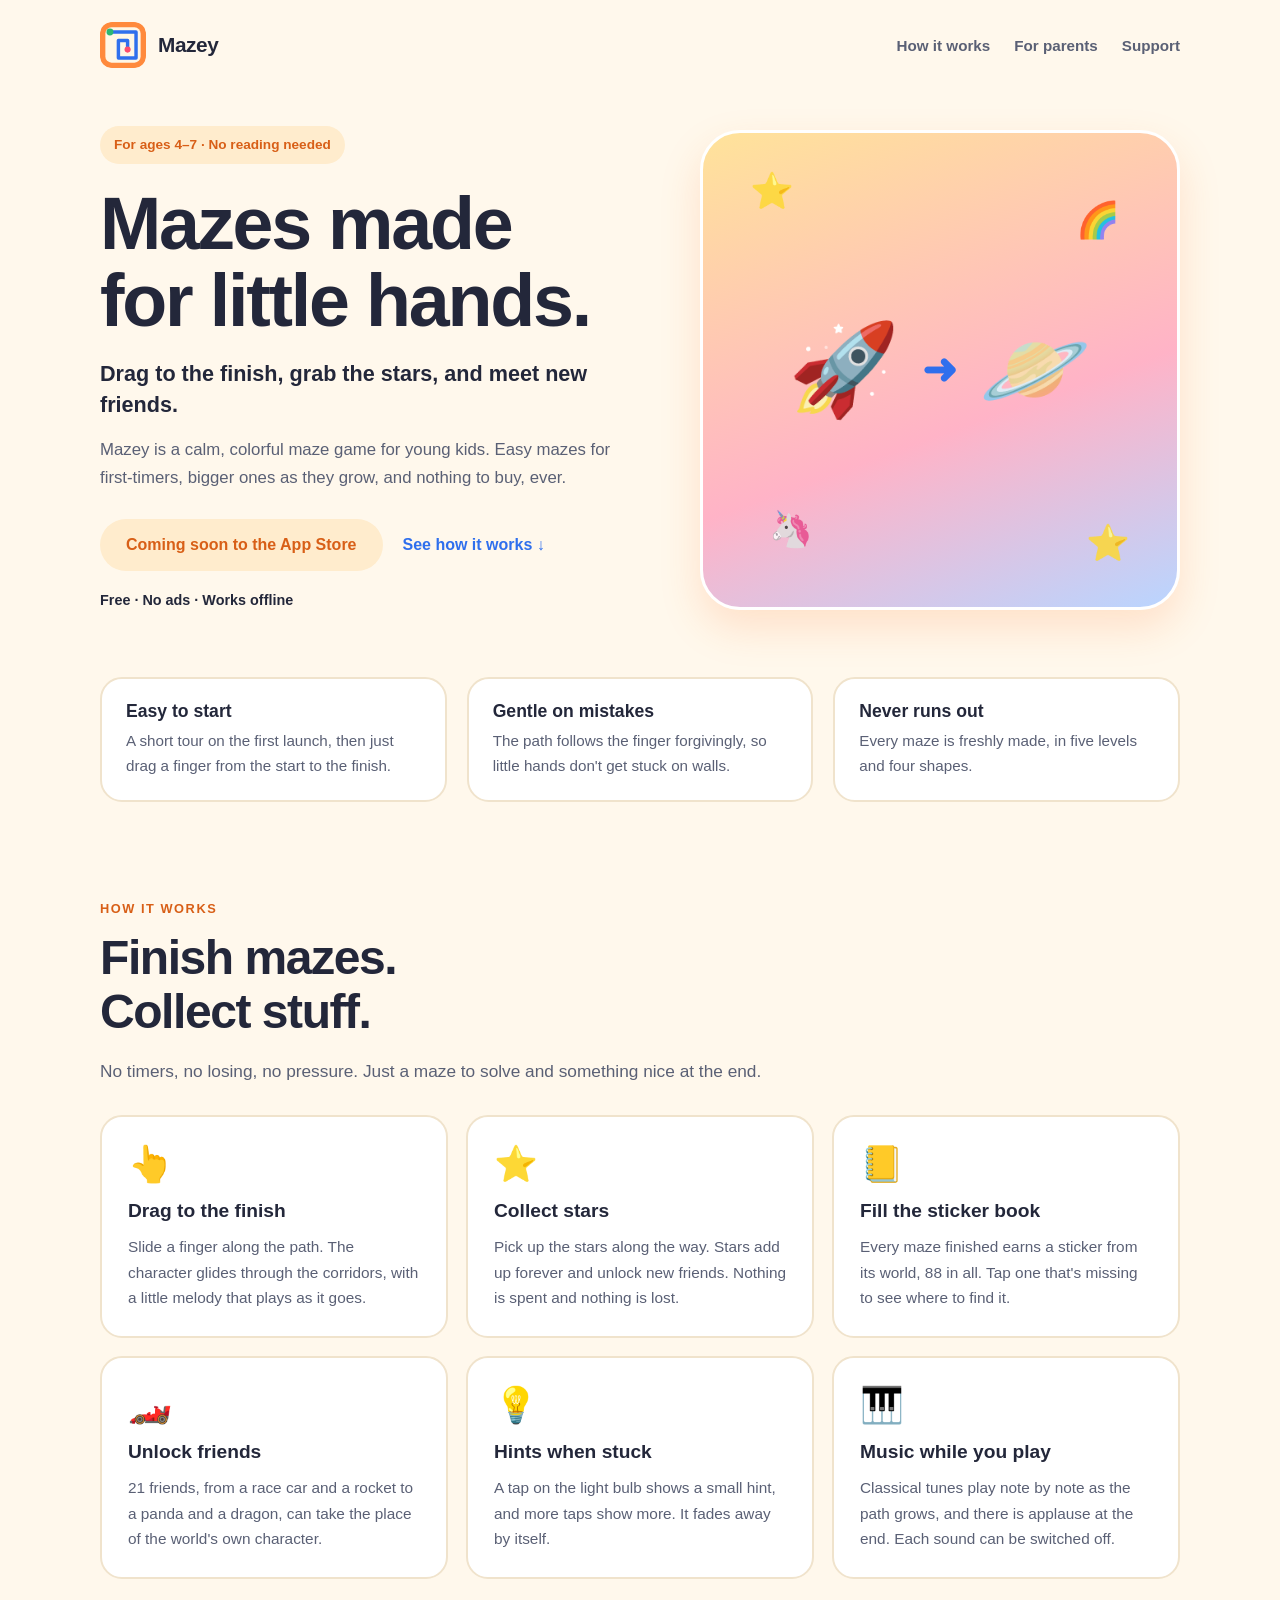
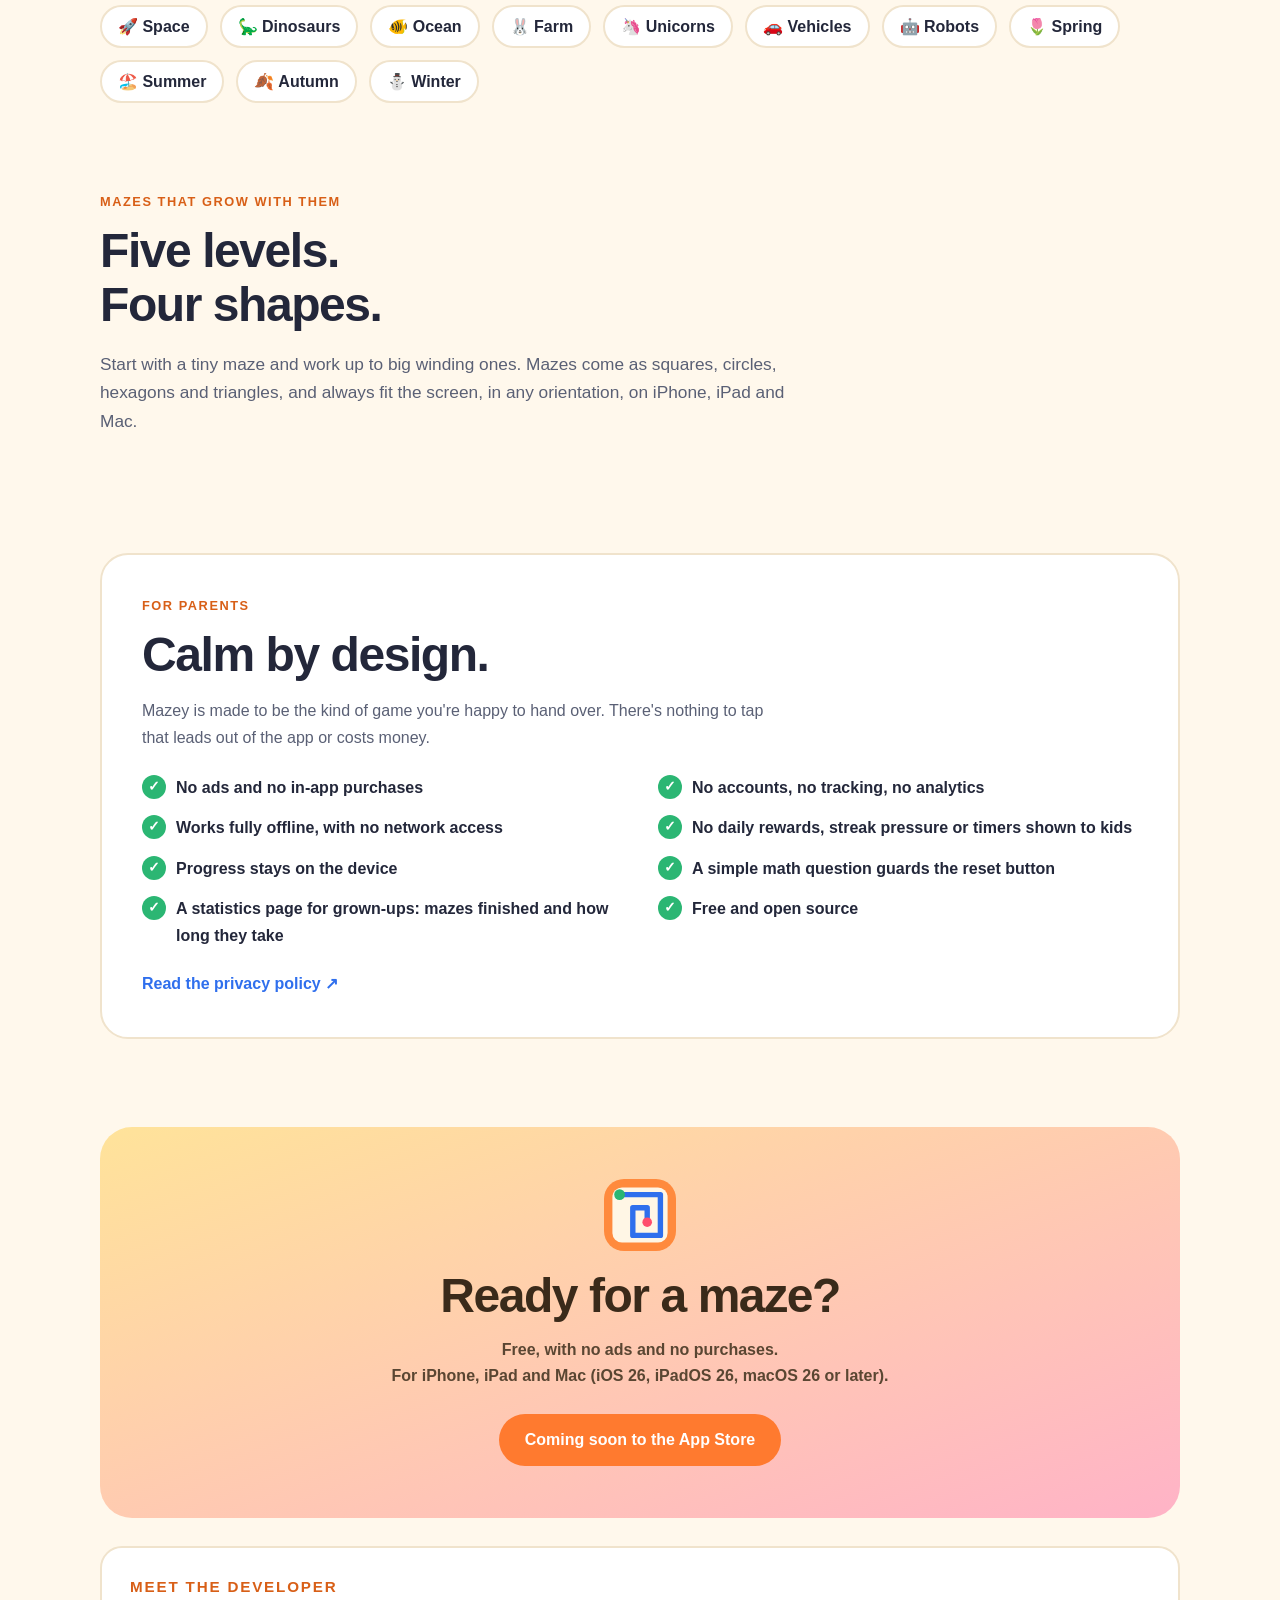
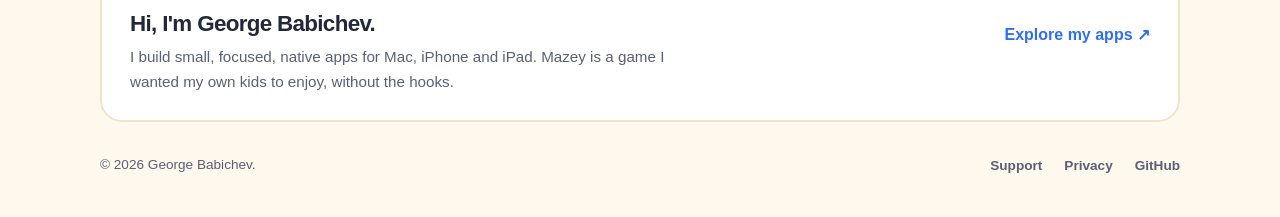
==== docs/index.html @ 7a305d00 "Add a GitHub Pages site and stop the finish card squishing on a friend unlock docs/ has a home page," ====
<!DOCTYPE html>
<html lang="en">
<head>
  <meta charset="UTF-8">
  <meta name="viewport" content="width=device-width, initial-scale=1.0">
  <title>Mazey – Maze Adventures</title>
  <meta name="description" content="Mazey is a free, ad-free maze game for kids ages 4 to 7. Drag to the finish, collect stars, earn stickers, and unlock new friends. Works offline on iPhone, iPad, and Mac.">
  <meta name="theme-color" content="#fff8ec">
  <meta property="og:title" content="Mazey – Maze Adventures">
  <meta property="og:description" content="A gentle, ad-free maze game for ages 4 to 7. No reading needed.">
  <meta property="og:type" content="website">
  <link rel="icon" type="image/svg+xml" href="./icon.svg">
  <link rel="apple-touch-icon" href="./icon.svg">
  <link rel="stylesheet" href="./styles.css">
</head>
<body>
  <a class="skip-link" href="#main">Skip to content</a>
  <div class="shell">
    <nav class="topbar" aria-label="Primary">
      <a class="brand" href="index.html" aria-label="Mazey home"><img src="./icon.svg" alt="" width="46" height="46"><span>Mazey</span></a>
      <div class="nav-links"><a href="#play">How it works</a><a href="#parents">For parents</a><a href="Support.html">Support</a></div>
    </nav>

    <main id="main">
      <header class="hero">
        <div>
          <p class="tag">For ages 4–7 · No reading needed</p>
          <h1>Mazes made<br>for little hands.</h1>
          <p class="lede">Drag to the finish, grab the stars, and meet new friends.</p>
          <p class="summary">Mazey is a calm, colorful maze game for young kids. Easy mazes for first-timers, bigger ones as they grow, and nothing to buy, ever.</p>
          <div class="hero-actions">
            <span class="button button-soon">Coming soon to the App Store</span>
            <a class="text-link" href="#play">See how it works ↓</a>
          </div>
          <p class="note">Free · No ads · Works offline</p>
        </div>
        <div class="hero-art" aria-hidden="true">
          <span class="sprinkle s1">⭐</span><span class="sprinkle s2">🌈</span><span class="sprinkle s3">🦄</span><span class="sprinkle s4">⭐</span>
          <div class="row"><span>🚀</span><span class="arrow">➜</span><span>🪐</span></div>
        </div>
      </header>

      <section class="band" aria-label="Highlights">
        <div><strong>Easy to start</strong><p>A short tour on the first launch, then just drag a finger from the start to the finish.</p></div>
        <div><strong>Gentle on mistakes</strong><p>The path follows the finger forgivingly, so little hands don't get stuck on walls.</p></div>
        <div><strong>Never runs out</strong><p>Every maze is freshly made, in five levels and four shapes.</p></div>
      </section>

      <section class="section" id="play" aria-labelledby="play-title">
        <div class="heading"><p class="eyebrow">How it works</p><h2 id="play-title">Finish mazes.<br>Collect stuff.</h2><p>No timers, no losing, no pressure. Just a maze to solve and something nice at the end.</p></div>
        <div class="grid">
          <article class="card"><span class="emoji" aria-hidden="true">👆</span><h3>Drag to the finish</h3><p>Slide a finger along the path. The character glides through the corridors, with a little melody that plays as it goes.</p></article>
          <article class="card"><span class="emoji" aria-hidden="true">⭐</span><h3>Collect stars</h3><p>Pick up the stars along the way. Stars add up forever and unlock new friends. Nothing is spent and nothing is lost.</p></article>
          <article class="card"><span class="emoji" aria-hidden="true">📒</span><h3>Fill the sticker book</h3><p>Every maze finished earns a sticker from its world, 88 in all. Tap one that's missing to see where to find it.</p></article>
          <article class="card"><span class="emoji" aria-hidden="true">🏎️</span><h3>Unlock friends</h3><p>21 friends, from a race car and a rocket to a panda and a dragon, can take the place of the world's own character.</p></article>
          <article class="card"><span class="emoji" aria-hidden="true">💡</span><h3>Hints when stuck</h3><p>A tap on the light bulb shows a small hint, and more taps show more. It fades away by itself.</p></article>
          <article class="card"><span class="emoji" aria-hidden="true">🎹</span><h3>Music while you play</h3><p>Classical tunes play note by note as the path grows, and there is applause at the end. Each sound can be switched off.</p></article>
        </div>
        <div class="worlds" aria-label="Worlds">
          <span>🚀 Space</span><span>🦕 Dinosaurs</span><span>🐠 Ocean</span><span>🐰 Farm</span><span>🦄 Unicorns</span><span>🚗 Vehicles</span><span>🤖 Robots</span><span>🌷 Spring</span><span>🏖️ Summer</span><span>🍂 Autumn</span><span>⛄ Winter</span>
        </div>
      </section>

      <section class="section" aria-labelledby="mazes-title">
        <div class="heading"><p class="eyebrow">Mazes that grow with them</p><h2 id="mazes-title">Five levels.<br>Four shapes.</h2><p>Start with a tiny maze and work up to big winding ones. Mazes come as squares, circles, hexagons and triangles, and always fit the screen, in any orientation, on iPhone, iPad and Mac.</p></div>
      </section>

      <!--
        Screenshots: put your images in ./images and uncomment this block.
        <section class="section" id="screenshots" aria-labelledby="shots-title">
          <div class="heading"><p class="eyebrow">A look inside</p><h2 id="shots-title">Bright, calm and simple.</h2></div>
          <div class="gallery">
            <figure><img src="./images/screenshot-1.png" alt="A square maze with the route drawn" loading="lazy"><figcaption>Drag to the finish.</figcaption></figure>
            <figure><img src="./images/screenshot-2.png" alt="A round maze" loading="lazy"><figcaption>Round mazes too.</figcaption></figure>
            <figure><img src="./images/screenshot-3.png" alt="The friends screen" loading="lazy"><figcaption>Unlock new friends.</figcaption></figure>
            <figure><img src="./images/screenshot-4.png" alt="The sticker book" loading="lazy"><figcaption>Fill the sticker book.</figcaption></figure>
          </div>
        </section>
      -->

      <section class="section" id="parents" aria-labelledby="parents-title">
        <div class="parents">
          <p class="eyebrow">For parents</p>
          <h2 id="parents-title">Calm by design.</h2>
          <p style="margin-top:16px;max-width:640px">Mazey is made to be the kind of game you're happy to hand over. There's nothing to tap that leads out of the app or costs money.</p>
          <ul>
            <li>No ads and no in-app purchases</li>
            <li>No accounts, no tracking, no analytics</li>
            <li>Works fully offline, with no network access</li>
            <li>No daily rewards, streak pressure or timers shown to kids</li>
            <li>Progress stays on the device</li>
            <li>A simple math question guards the reset button</li>
            <li>A statistics page for grown-ups: mazes finished and how long they take</li>
            <li>Free and open source</li>
          </ul>
          <p style="margin-top:22px"><a class="text-link" href="PrivacyPolicy.html">Read the privacy policy ↗</a></p>
        </div>
      </section>

      <section class="download" aria-label="Get Mazey">
        <img src="./icon.svg" width="72" height="72" alt="">
        <h2>Ready for a maze?</h2>
        <p>Free, with no ads and no purchases.<br>For iPhone, iPad and Mac (iOS 26, iPadOS 26, macOS 26 or later).</p>
        <span class="button button-primary" style="box-shadow:none">Coming soon to the App Store</span>
      </section>

      <aside class="developer" aria-labelledby="dev-title">
        <div>
          <p class="eyebrow">Meet the developer</p>
          <h2 id="dev-title">Hi, I'm George Babichev.</h2>
          <p>I build small, focused, native apps for Mac, iPhone and iPad. Mazey is a game I wanted my own kids to enjoy, without the hooks.</p>
        </div>
        <a class="text-link" href="https://georgebabichev.com/#projects">Explore my apps ↗</a>
      </aside>
    </main>

    <footer class="footer"><p>© 2026 George Babichev.</p><div><a href="Support.html">Support</a><a href="PrivacyPolicy.html">Privacy</a><a href="https://github.com/gbabichev/Mazey">GitHub</a></div></footer>
  </div>
</body>
</html>
---- docs/styles.css ----
:root {
  color-scheme: light dark;
  --bg: #fff8ec;
  --surface: #ffffff;
  --ink: #23273a;
  --muted: #5a6075;
  --line: #f0e3cc;
  --orange: #ff7a2f;
  --orange-dark: #d85f17;
  --blue: #2f6fed;
  --green: #2bb673;
  --pink: #ff4d8d;
  --yellow: #ffc533;
  --soft: #ffeccd;
  --content-width: 1080px;
}
* { box-sizing: border-box; }
html { scroll-behavior: smooth; scroll-padding-top: 24px; }
body { margin: 0; min-width: 320px; color: var(--ink); background: var(--bg); font-family: ui-rounded, "SF Pro Rounded", "Nunito", -apple-system, BlinkMacSystemFont, "Helvetica Neue", sans-serif; -webkit-font-smoothing: antialiased; }
img { display: block; max-width: 100%; height: auto; }
a { color: inherit; text-decoration: none; }
a:hover { color: var(--orange-dark); }
a:focus-visible, summary:focus-visible { outline: 3px solid var(--blue); outline-offset: 4px; border-radius: 6px; }
h1, h2, h3, p, figure, ul { margin: 0; }
p, li { color: var(--muted); line-height: 1.65; }
h1, h2 { font-weight: 800; letter-spacing: -.03em; text-wrap: balance; }
h1 { font-size: clamp(2.8rem, 6vw, 4.6rem); line-height: 1.04; }
h2 { font-size: clamp(2rem, 4vw, 3rem); line-height: 1.12; }
h3 { font-size: 1.2rem; line-height: 1.3; margin-bottom: 10px; }
.shell { width: min(calc(100% - 48px), var(--content-width)); margin: 0 auto; }
.skip-link { position: absolute; top: -80px; left: 16px; z-index: 10; padding: 12px 20px; background: var(--surface); border: 2px solid var(--blue); border-radius: 10px; }
.skip-link:focus { top: 12px; }

.topbar { display: flex; justify-content: space-between; align-items: center; gap: 24px; padding: 22px 0; }
.brand { display: inline-flex; gap: 12px; align-items: center; font-size: 1.3rem; font-weight: 800; letter-spacing: -.02em; }
.brand img { width: 46px; height: 46px; border-radius: 12px; }
.nav-links { display: flex; flex-wrap: wrap; gap: 8px 24px; font-weight: 700; font-size: .95rem; color: var(--muted); }

.hero { display: grid; grid-template-columns: 1.15fr 1fr; align-items: center; gap: 48px; padding: 36px 0 56px; }
.tag { display: inline-block; padding: 8px 14px; background: var(--soft); color: var(--orange-dark); border-radius: 999px; font-size: .85rem; font-weight: 800; margin-bottom: 22px; }
.lede { font-size: 1.35rem; line-height: 1.4; font-weight: 700; color: var(--ink); margin-top: 20px; }
.summary { max-width: 520px; margin-top: 16px; font-size: 1.05rem; }
.hero-actions { display: flex; flex-wrap: wrap; align-items: center; gap: 14px 20px; margin-top: 28px; }
.button { display: inline-flex; align-items: center; justify-content: center; gap: 10px; min-height: 52px; padding: 14px 26px; border-radius: 999px; font-size: 1rem; font-weight: 800; }
.button-primary { background: var(--orange); color: #fff; box-shadow: 0 5px 0 var(--orange-dark); }
.button-primary:hover { color: #fff; background: #ff8a45; }
.button-soon { background: var(--soft); color: var(--orange-dark); }
.text-link { font-weight: 800; color: var(--blue); }
.note { margin-top: 18px; font-size: .9rem; font-weight: 700; color: var(--ink); }

.hero-art { position: relative; display: grid; place-items: center; aspect-ratio: 1; border-radius: 40px; background: linear-gradient(160deg, #ffe39a, #ffb3c7 60%, #b9d5ff); border: 3px solid #fff; box-shadow: 0 18px 40px rgba(255, 122, 47, .18); overflow: hidden; }
.hero-art .row { display: flex; align-items: center; gap: 22px; font-size: clamp(3.2rem, 9vw, 5.6rem); }
.hero-art .arrow { font-size: 2.6rem; color: var(--blue); font-weight: 900; }
.hero-art .sprinkle { position: absolute; font-size: 2.2rem; opacity: .85; }
.s1 { top: 8%; left: 10%; } .s2 { top: 14%; right: 12%; } .s3 { bottom: 12%; left: 14%; } .s4 { bottom: 9%; right: 10%; }

.band { display: grid; grid-template-columns: repeat(3, 1fr); gap: 20px; padding: 8px 0 8px; }
.band div { background: var(--surface); border: 2px solid var(--line); border-radius: 22px; padding: 22px 24px; }
.band strong { display: block; font-size: 1.1rem; color: var(--ink); margin-bottom: 6px; }
.band p { font-size: .95rem; }

.section { padding-top: 88px; }
.heading { max-width: 720px; margin-bottom: 30px; }
.eyebrow { color: var(--orange-dark); font-size: .8rem; font-weight: 800; text-transform: uppercase; letter-spacing: .12em; margin-bottom: 12px; }
.heading > p:last-child:not(.eyebrow) { margin-top: 18px; font-size: 1.08rem; }
.grid { display: grid; grid-template-columns: repeat(3, minmax(0, 1fr)); gap: 18px; }
.card { background: var(--surface); border: 2px solid var(--line); border-radius: 22px; padding: 26px; }
.card p { font-size: .96rem; }
.card .emoji { display: block; font-size: 2.2rem; margin-bottom: 14px; }

.worlds { display: flex; flex-wrap: wrap; gap: 12px; margin-top: 26px; }
.worlds span { padding: 10px 16px; background: var(--surface); border: 2px solid var(--line); border-radius: 999px; font-weight: 800; color: var(--ink); }

.gallery { display: grid; grid-template-columns: repeat(4, minmax(0, 1fr)); gap: 18px; }
.gallery img { width: 100%; border-radius: 22px; border: 2px solid var(--line); }
figcaption { margin-top: 10px; font-size: .85rem; color: var(--muted); }

.parents { background: var(--surface); border: 2px solid var(--line); border-radius: 28px; padding: 40px; }
.parents ul { list-style: none; padding: 0; display: grid; grid-template-columns: 1fr 1fr; gap: 14px 36px; margin-top: 24px; }
.parents li { padding-left: 34px; position: relative; color: var(--ink); font-weight: 600; }
.parents li::before { content: "✓"; position: absolute; left: 0; top: 0; width: 24px; height: 24px; border-radius: 50%; background: var(--green); color: #fff; font-size: .85rem; font-weight: 900; display: grid; place-items: center; }

.download { margin-top: 88px; padding: 52px 24px; border-radius: 32px; text-align: center; background: linear-gradient(160deg, #ffe39a, #ffb3c7); }
.download img { margin: 0 auto 18px; border-radius: 20px; }
.download h2 { color: #3a2a1a; }
.download p { margin: 14px 0 24px; color: #5a4632; font-weight: 600; }

.developer { display: grid; grid-template-columns: 1fr auto; align-items: center; gap: 28px; margin-top: 28px; padding: 26px 28px; background: var(--surface); border: 2px solid var(--line); border-radius: 22px; }
.developer h2 { font-size: 1.4rem; margin-bottom: 8px; }
.developer p { font-size: .95rem; max-width: 560px; }

.footer { padding: 32px 0 40px; display: flex; justify-content: space-between; align-items: center; gap: 20px; font-size: .85rem; color: var(--muted); }
.footer div { display: flex; gap: 22px; font-weight: 700; }

.info-header { padding: 30px 0 12px; max-width: 820px; }
.back-link { display: inline-block; color: var(--blue); font-weight: 800; margin-bottom: 22px; }
.info-header h1 { font-size: clamp(2.2rem, 5vw, 3.4rem); }
.info-header p:not(.eyebrow) { margin-top: 16px; }
.info-stack { display: grid; gap: 18px; margin: 24px 0 8px; }
.info-card { background: var(--surface); border: 2px solid var(--line); border-radius: 22px; padding: 28px; }
.info-card h2 { font-size: 1.5rem; margin-bottom: 14px; }
.info-card p + p { margin-top: 14px; }
.info-card ul { padding-left: 22px; }
.info-card li + li { margin-top: 8px; }
.info-card a { color: var(--blue); font-weight: 700; text-decoration: underline; text-underline-offset: 3px; }

@media (max-width: 900px) {
  .hero { grid-template-columns: 1fr; gap: 32px; }
  .hero-art { max-width: 420px; margin: 0 auto; width: 100%; }
  .grid, .band { grid-template-columns: 1fr; }
  .gallery { grid-template-columns: repeat(2, minmax(0, 1fr)); }
  .parents ul { grid-template-columns: 1fr; }
  .developer { grid-template-columns: 1fr; }
}
@media (max-width: 560px) {
  .shell { width: calc(100% - 32px); }
  .topbar { flex-wrap: wrap; gap: 12px; }
  .section { padding-top: 60px; }
  .parents { padding: 28px 22px; }
  .footer { flex-direction: column; align-items: flex-start; gap: 12px; }
}
@media (prefers-color-scheme: dark) {
  :root { --bg: #1d1a24; --surface: #272333; --ink: #f6f1ff; --muted: #c4bdd3; --line: #3a3447; --soft: #3b2f2a; --orange-dark: #ffa266; --blue: #8fb4ff; }
  .tag { color: #ffb98a; }
  .hero-art, .download { background: linear-gradient(160deg, #4a3b63, #5b3550 60%, #2f3f6b); border-color: #3a3447; }
  .download h2 { color: #fff; }
  .download p { color: #e6dcf2; }
  .button-soon { color: #ffb98a; }
}
@media (prefers-reduced-motion: reduce) { html { scroll-behavior: auto; } }
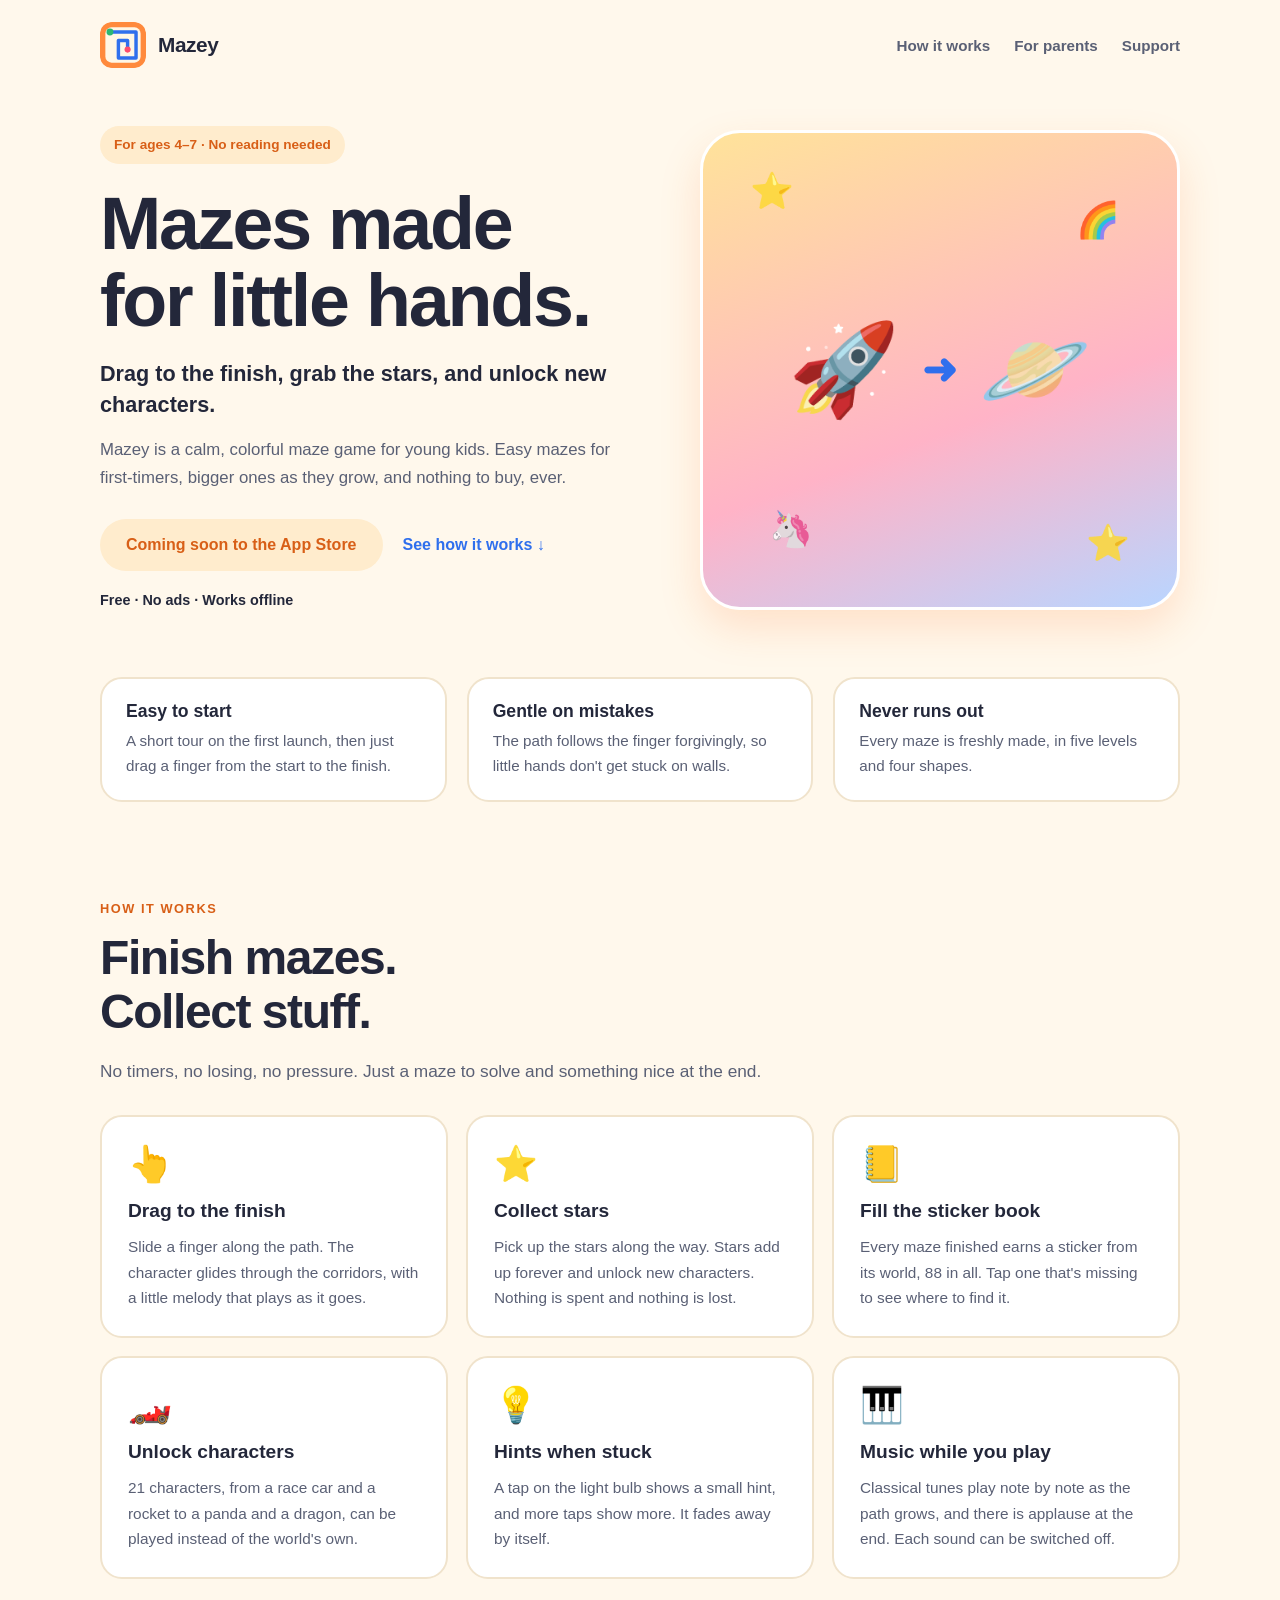
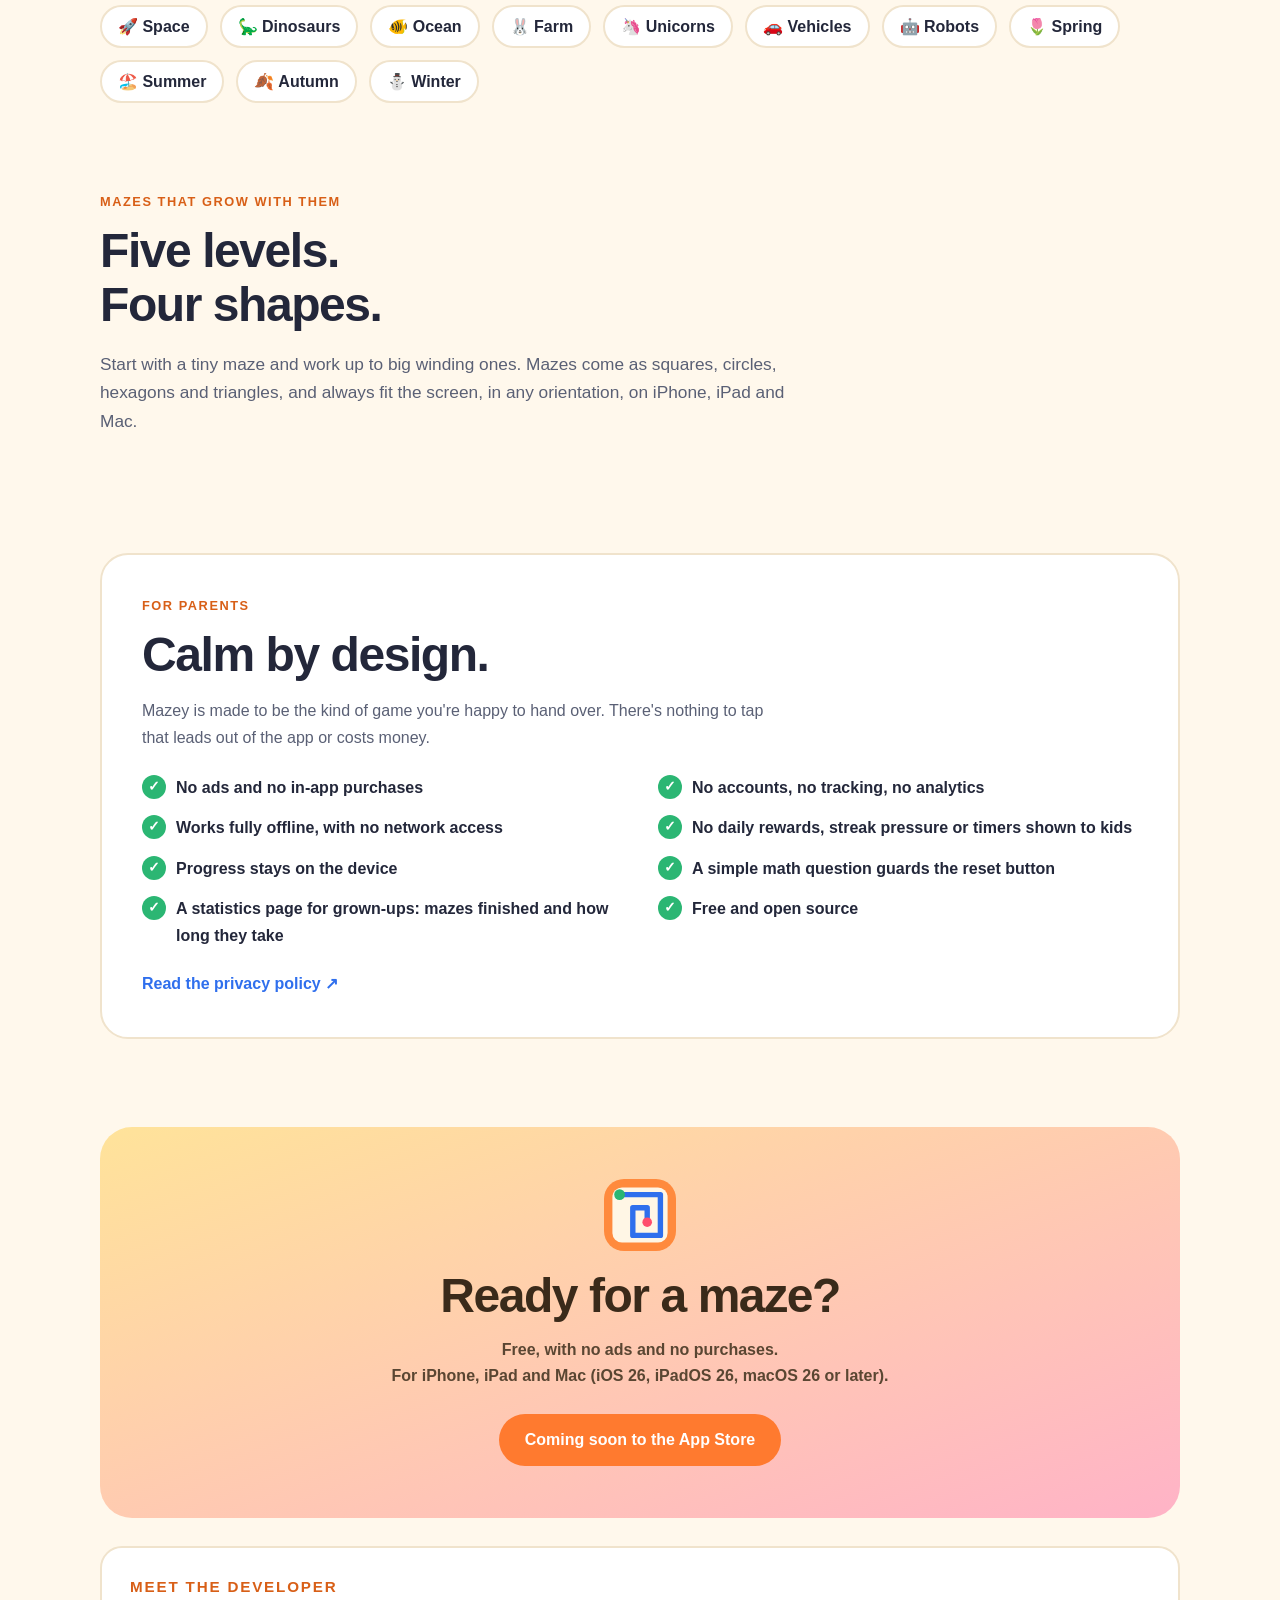
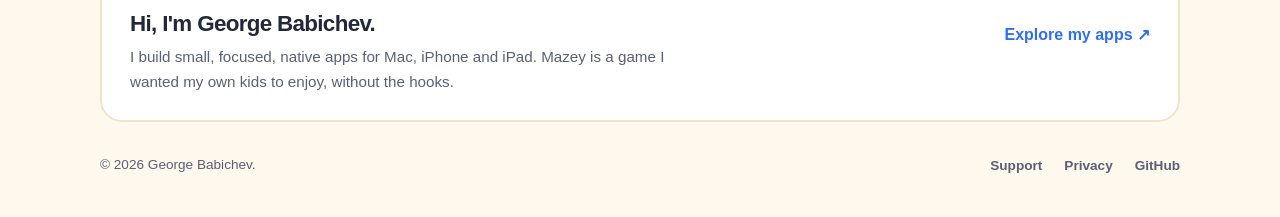
==== commit 6319ddca: "Rename Friends to Characters Friends suggested multi-player, so the unlockable players are now calle" ====
--- a/docs/index.html
+++ b/docs/index.html
@@ -4,7 +4,7 @@
   <meta charset="UTF-8">
   <meta name="viewport" content="width=device-width, initial-scale=1.0">
   <title>Mazey – Maze Adventures</title>
-  <meta name="description" content="Mazey is a free, ad-free maze game for kids ages 4 to 7. Drag to the finish, collect stars, earn stickers, and unlock new friends. Works offline on iPhone, iPad, and Mac.">
+  <meta name="description" content="Mazey is a free, ad-free maze game for kids ages 4 to 7. Drag to the finish, collect stars, earn stickers, and unlock new characters. Works offline on iPhone, iPad, and Mac.">
   <meta name="theme-color" content="#fff8ec">
   <meta property="og:title" content="Mazey – Maze Adventures">
   <meta property="og:description" content="A gentle, ad-free maze game for ages 4 to 7. No reading needed.">
@@ -26,7 +26,7 @@
         <div>
           <p class="tag">For ages 4–7 · No reading needed</p>
           <h1>Mazes made<br>for little hands.</h1>
-          <p class="lede">Drag to the finish, grab the stars, and meet new friends.</p>
+          <p class="lede">Drag to the finish, grab the stars, and unlock new characters.</p>
           <p class="summary">Mazey is a calm, colorful maze game for young kids. Easy mazes for first-timers, bigger ones as they grow, and nothing to buy, ever.</p>
           <div class="hero-actions">
             <span class="button button-soon">Coming soon to the App Store</span>
@@ -50,9 +50,9 @@
         <div class="heading"><p class="eyebrow">How it works</p><h2 id="play-title">Finish mazes.<br>Collect stuff.</h2><p>No timers, no losing, no pressure. Just a maze to solve and something nice at the end.</p></div>
         <div class="grid">
           <article class="card"><span class="emoji" aria-hidden="true">👆</span><h3>Drag to the finish</h3><p>Slide a finger along the path. The character glides through the corridors, with a little melody that plays as it goes.</p></article>
-          <article class="card"><span class="emoji" aria-hidden="true">⭐</span><h3>Collect stars</h3><p>Pick up the stars along the way. Stars add up forever and unlock new friends. Nothing is spent and nothing is lost.</p></article>
+          <article class="card"><span class="emoji" aria-hidden="true">⭐</span><h3>Collect stars</h3><p>Pick up the stars along the way. Stars add up forever and unlock new characters. Nothing is spent and nothing is lost.</p></article>
           <article class="card"><span class="emoji" aria-hidden="true">📒</span><h3>Fill the sticker book</h3><p>Every maze finished earns a sticker from its world, 88 in all. Tap one that's missing to see where to find it.</p></article>
-          <article class="card"><span class="emoji" aria-hidden="true">🏎️</span><h3>Unlock friends</h3><p>21 friends, from a race car and a rocket to a panda and a dragon, can take the place of the world's own character.</p></article>
+          <article class="card"><span class="emoji" aria-hidden="true">🏎️</span><h3>Unlock characters</h3><p>21 characters, from a race car and a rocket to a panda and a dragon, can be played instead of the world's own.</p></article>
           <article class="card"><span class="emoji" aria-hidden="true">💡</span><h3>Hints when stuck</h3><p>A tap on the light bulb shows a small hint, and more taps show more. It fades away by itself.</p></article>
           <article class="card"><span class="emoji" aria-hidden="true">🎹</span><h3>Music while you play</h3><p>Classical tunes play note by note as the path grows, and there is applause at the end. Each sound can be switched off.</p></article>
         </div>
@@ -72,7 +72,7 @@
           <div class="gallery">
             <figure><img src="./images/screenshot-1.png" alt="A square maze with the route drawn" loading="lazy"><figcaption>Drag to the finish.</figcaption></figure>
             <figure><img src="./images/screenshot-2.png" alt="A round maze" loading="lazy"><figcaption>Round mazes too.</figcaption></figure>
-            <figure><img src="./images/screenshot-3.png" alt="The friends screen" loading="lazy"><figcaption>Unlock new friends.</figcaption></figure>
+            <figure><img src="./images/screenshot-3.png" alt="The characters screen" loading="lazy"><figcaption>Unlock new characters.</figcaption></figure>
             <figure><img src="./images/screenshot-4.png" alt="The sticker book" loading="lazy"><figcaption>Fill the sticker book.</figcaption></figure>
           </div>
         </section>
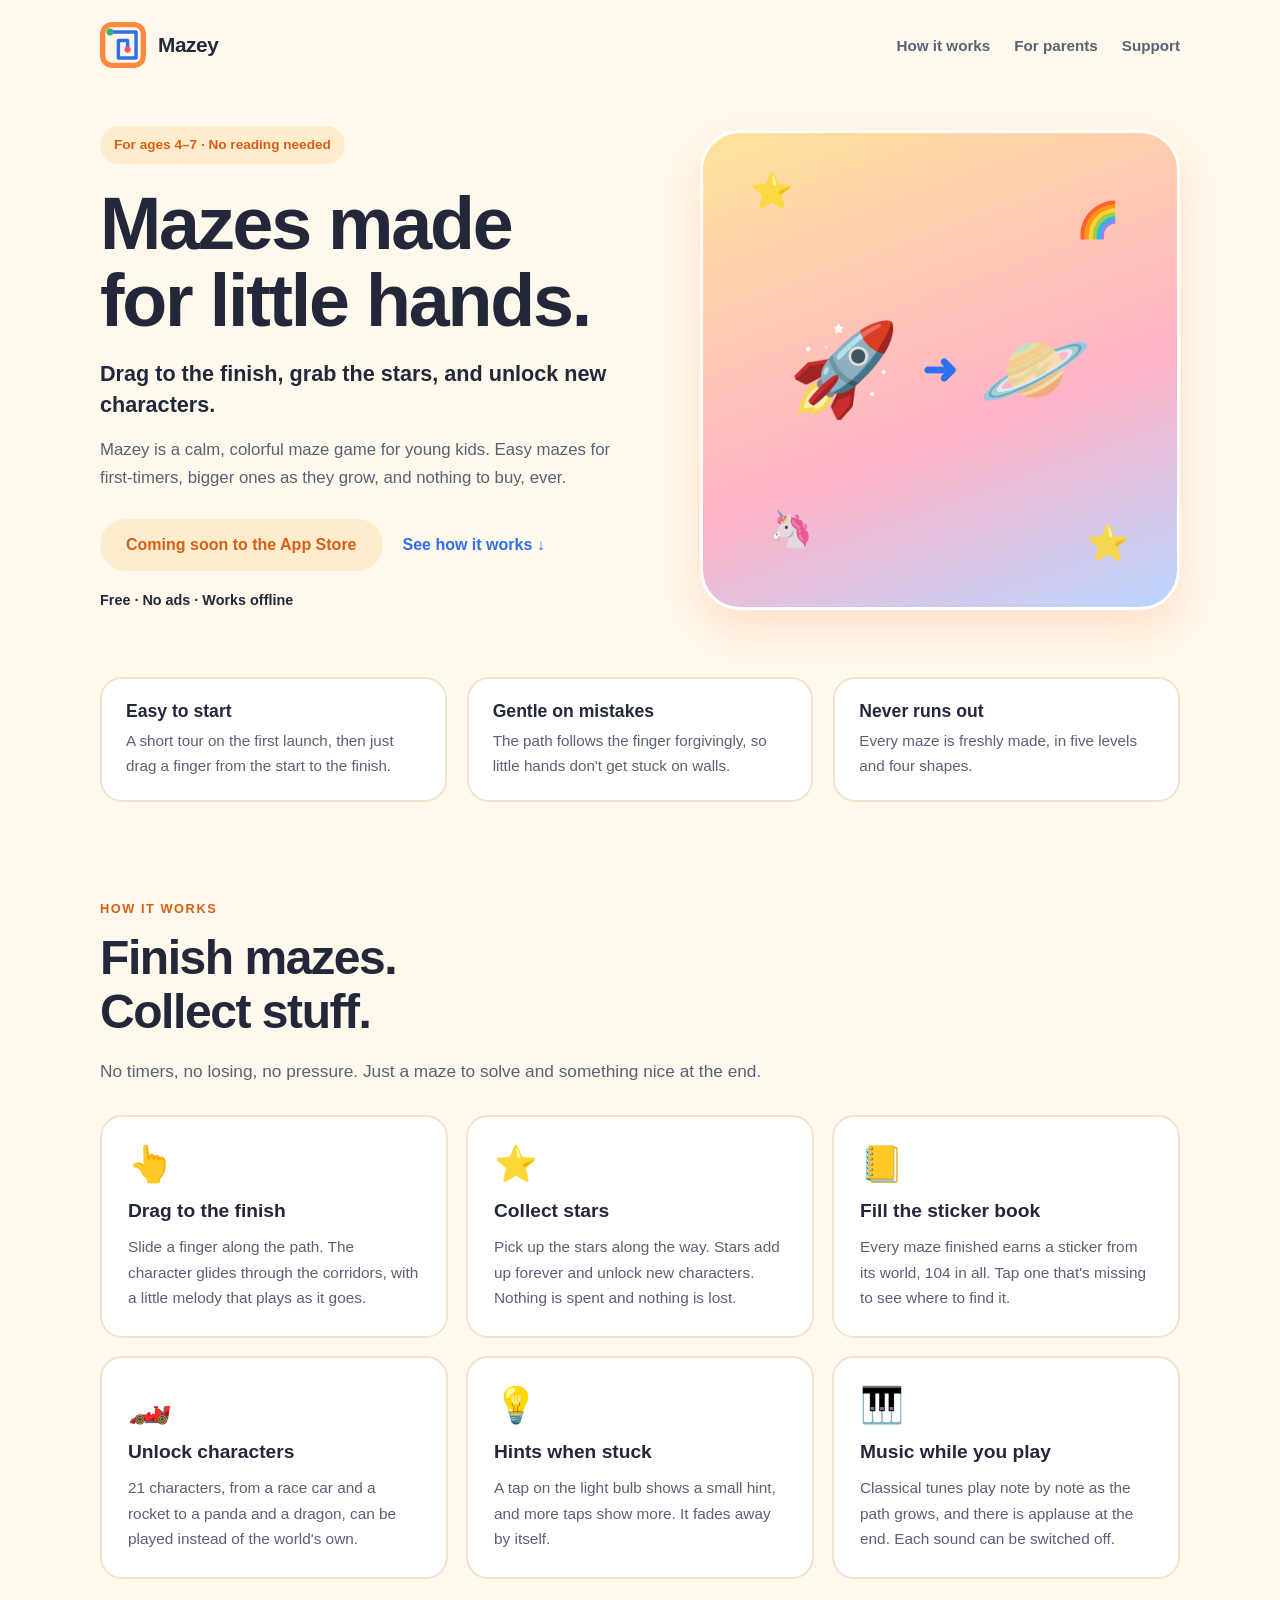
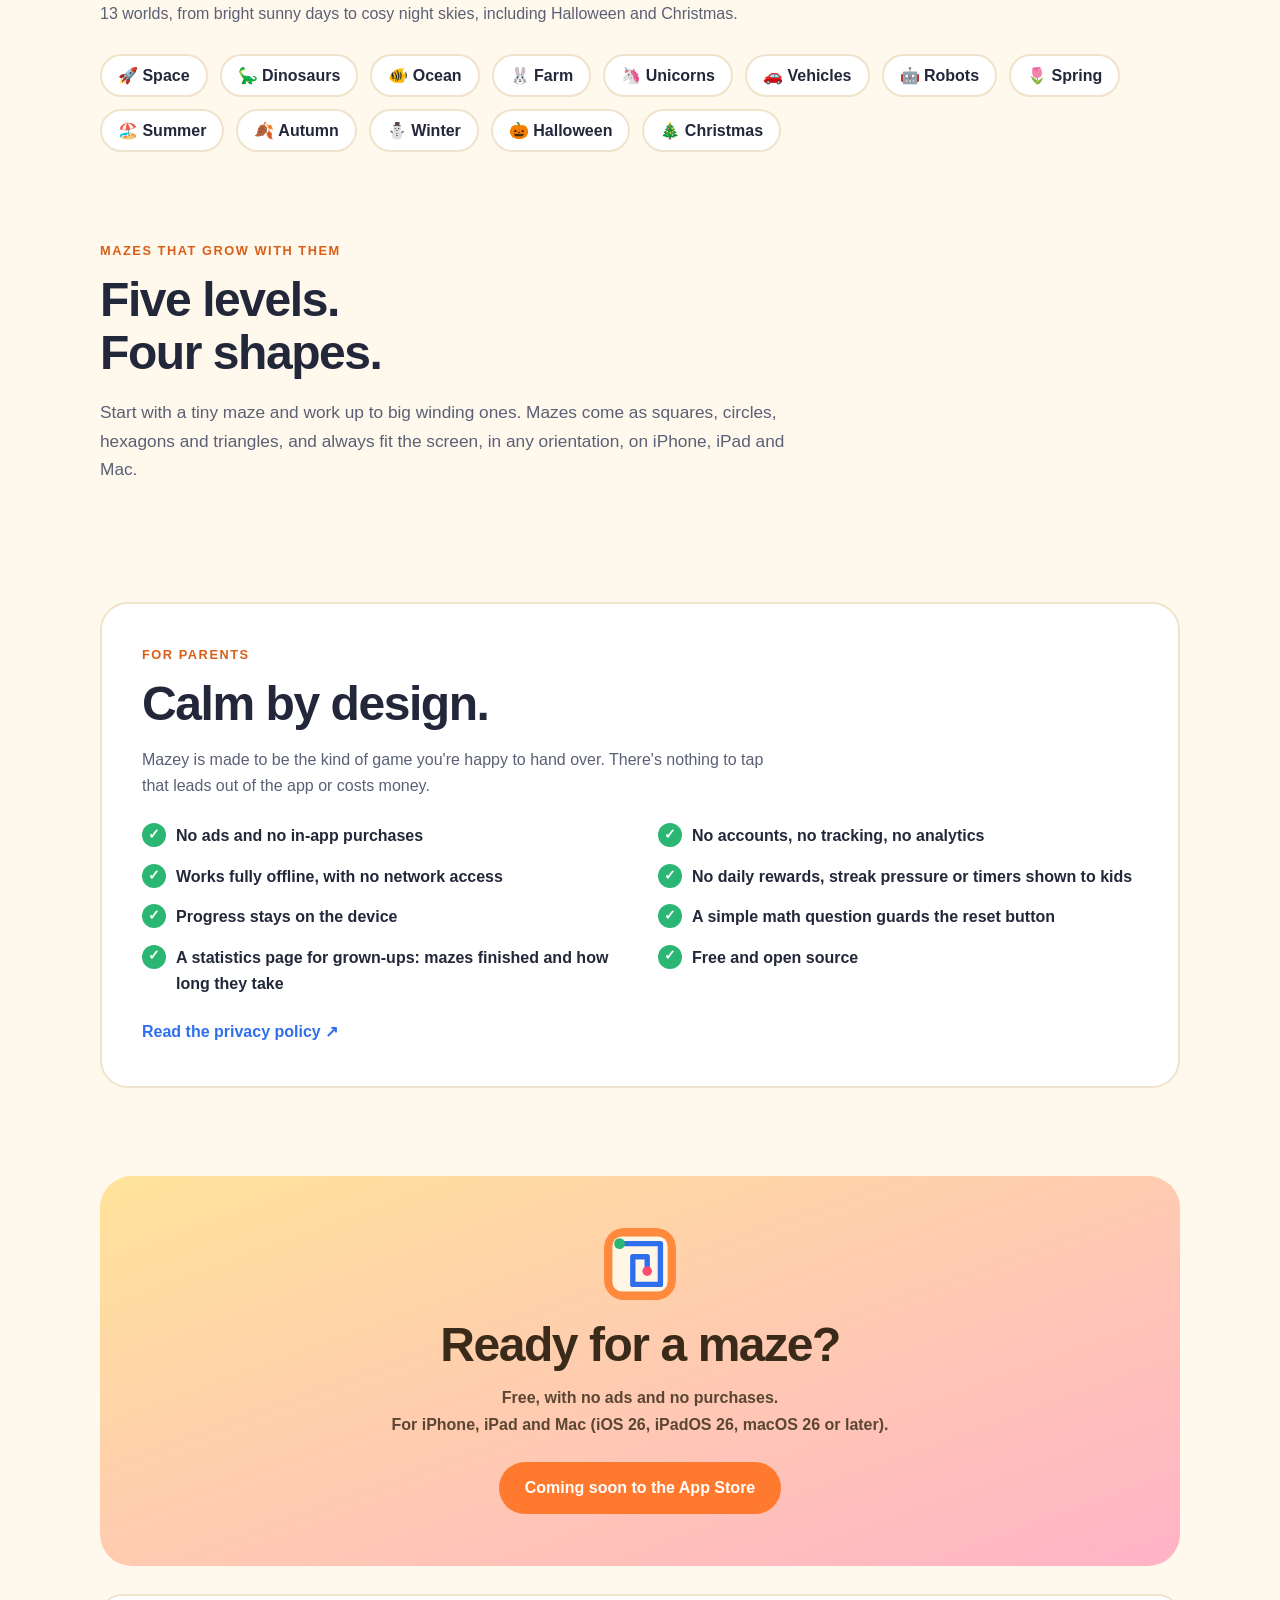
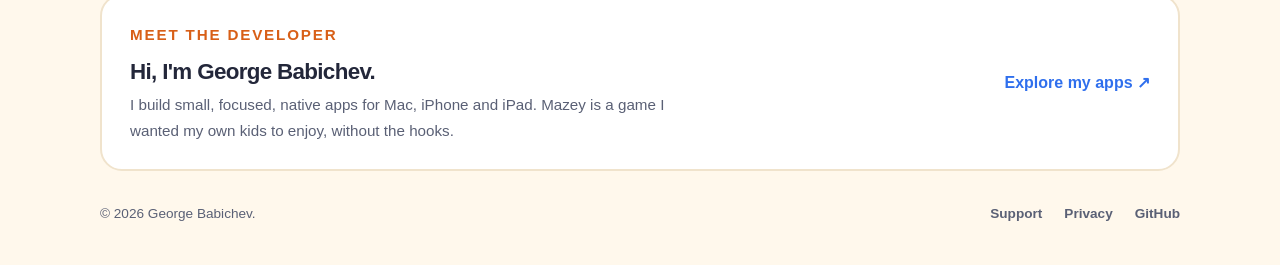
==== commit 2ede9dc8: "Add Halloween and Christmas themes and make about half the themes dark Two new holiday themes, both " ====
--- a/docs/index.html
+++ b/docs/index.html
@@ -51,13 +51,14 @@
         <div class="grid">
           <article class="card"><span class="emoji" aria-hidden="true">👆</span><h3>Drag to the finish</h3><p>Slide a finger along the path. The character glides through the corridors, with a little melody that plays as it goes.</p></article>
           <article class="card"><span class="emoji" aria-hidden="true">⭐</span><h3>Collect stars</h3><p>Pick up the stars along the way. Stars add up forever and unlock new characters. Nothing is spent and nothing is lost.</p></article>
-          <article class="card"><span class="emoji" aria-hidden="true">📒</span><h3>Fill the sticker book</h3><p>Every maze finished earns a sticker from its world, 88 in all. Tap one that's missing to see where to find it.</p></article>
+          <article class="card"><span class="emoji" aria-hidden="true">📒</span><h3>Fill the sticker book</h3><p>Every maze finished earns a sticker from its world, 104 in all. Tap one that's missing to see where to find it.</p></article>
           <article class="card"><span class="emoji" aria-hidden="true">🏎️</span><h3>Unlock characters</h3><p>21 characters, from a race car and a rocket to a panda and a dragon, can be played instead of the world's own.</p></article>
           <article class="card"><span class="emoji" aria-hidden="true">💡</span><h3>Hints when stuck</h3><p>A tap on the light bulb shows a small hint, and more taps show more. It fades away by itself.</p></article>
           <article class="card"><span class="emoji" aria-hidden="true">🎹</span><h3>Music while you play</h3><p>Classical tunes play note by note as the path grows, and there is applause at the end. Each sound can be switched off.</p></article>
         </div>
+        <p style="margin-top:22px">13 worlds, from bright sunny days to cosy night skies, including Halloween and Christmas.</p>
         <div class="worlds" aria-label="Worlds">
-          <span>🚀 Space</span><span>🦕 Dinosaurs</span><span>🐠 Ocean</span><span>🐰 Farm</span><span>🦄 Unicorns</span><span>🚗 Vehicles</span><span>🤖 Robots</span><span>🌷 Spring</span><span>🏖️ Summer</span><span>🍂 Autumn</span><span>⛄ Winter</span>
+          <span>🚀 Space</span><span>🦕 Dinosaurs</span><span>🐠 Ocean</span><span>🐰 Farm</span><span>🦄 Unicorns</span><span>🚗 Vehicles</span><span>🤖 Robots</span><span>🌷 Spring</span><span>🏖️ Summer</span><span>🍂 Autumn</span><span>⛄ Winter</span><span>🎃 Halloween</span><span>🎄 Christmas</span>
         </div>
       </section>
 
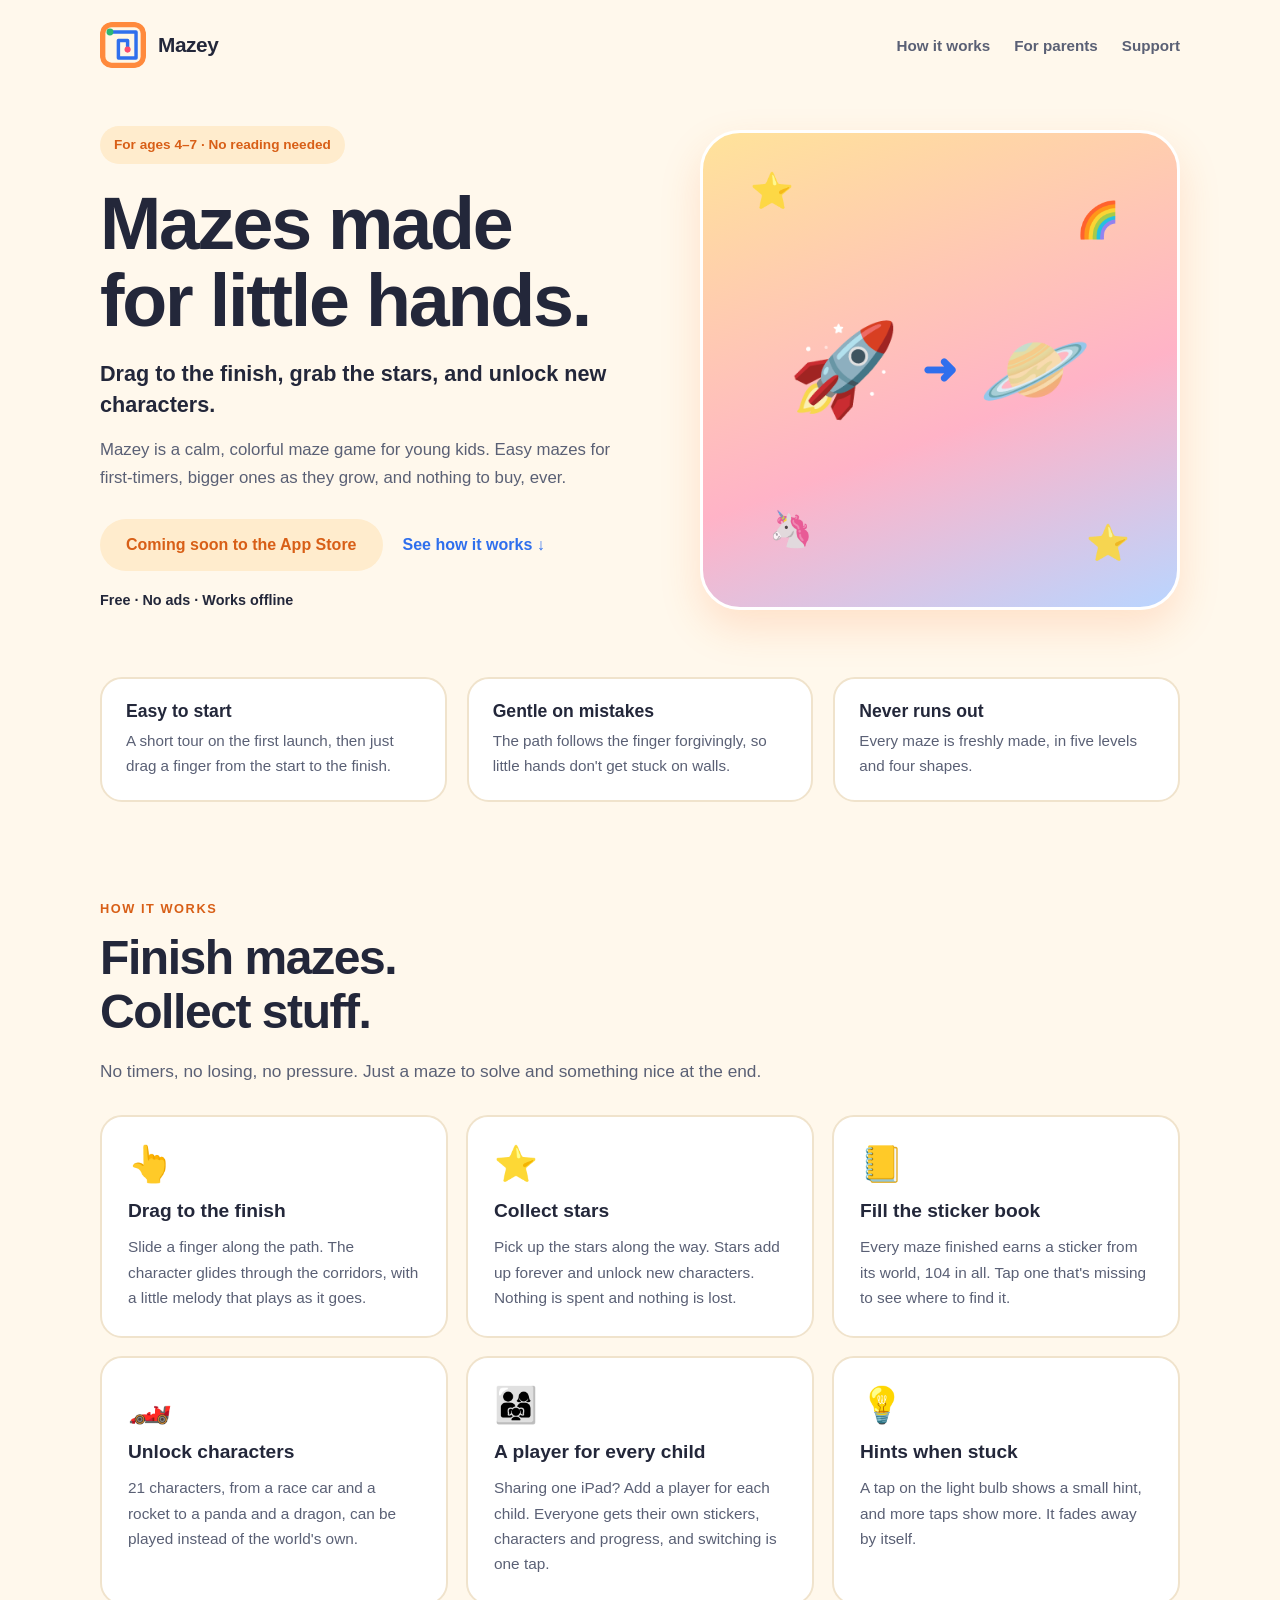
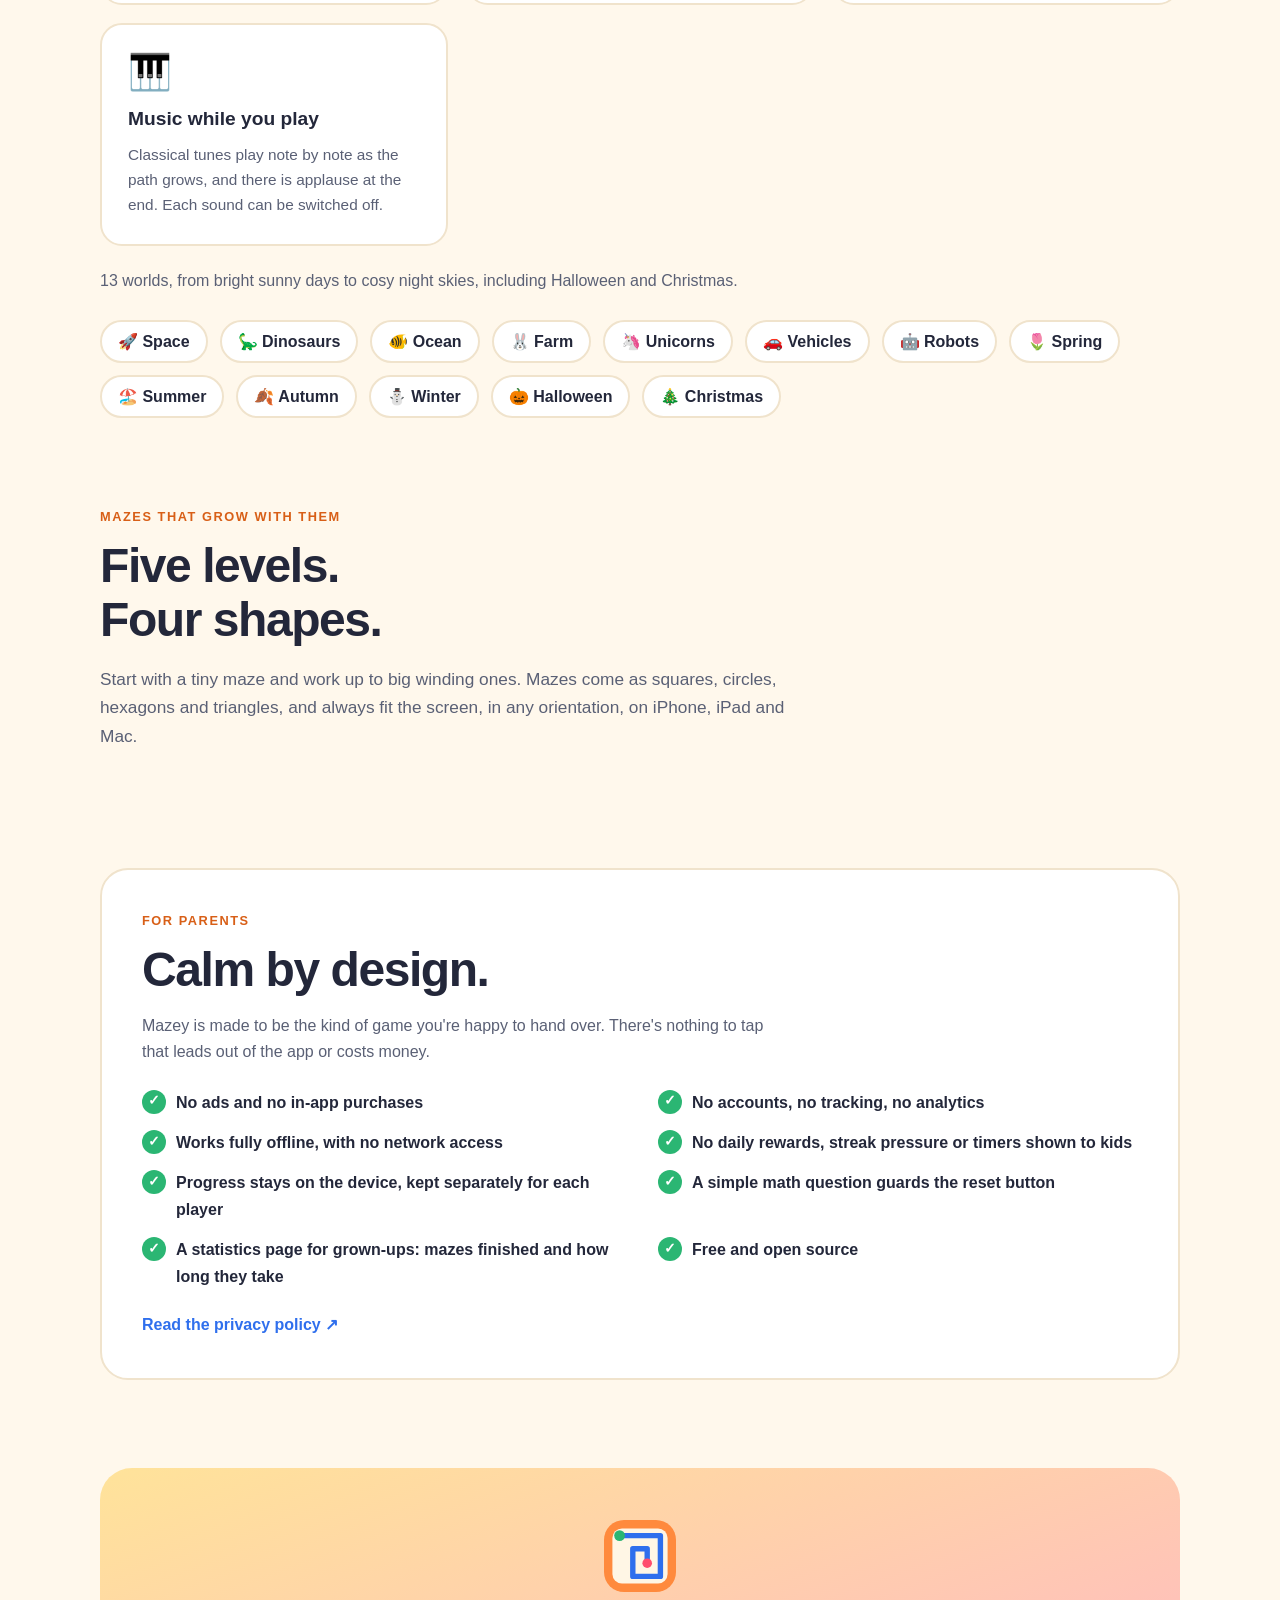
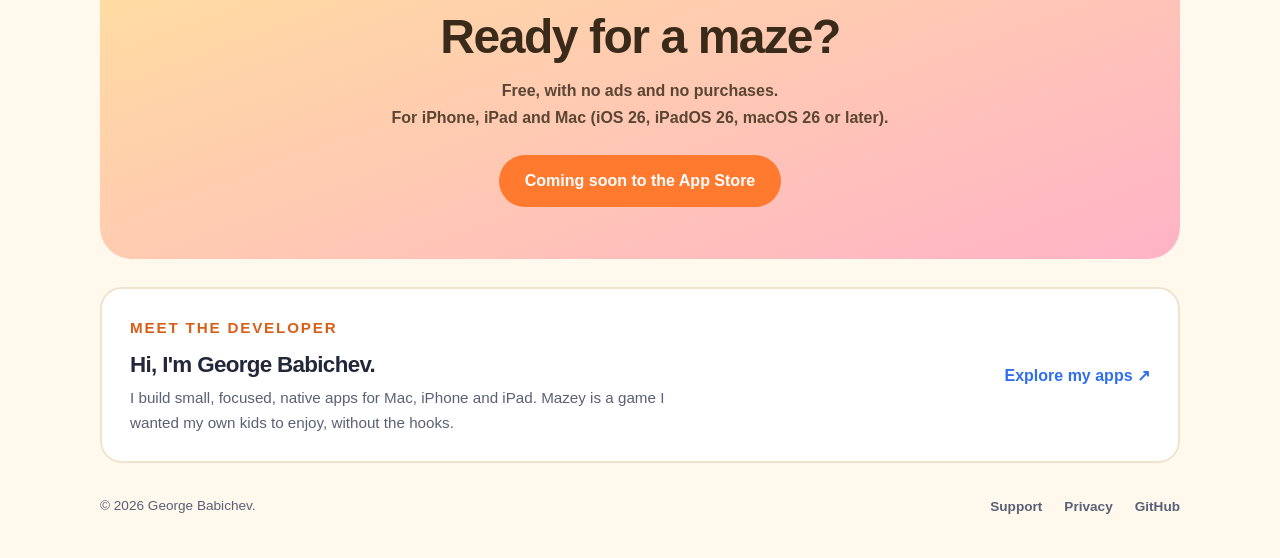
==== commit 8c7b8fca: "Add players so several children can share one device A player button on the home screen opens a list" ====
--- a/docs/index.html
+++ b/docs/index.html
@@ -53,6 +53,7 @@
           <article class="card"><span class="emoji" aria-hidden="true">⭐</span><h3>Collect stars</h3><p>Pick up the stars along the way. Stars add up forever and unlock new characters. Nothing is spent and nothing is lost.</p></article>
           <article class="card"><span class="emoji" aria-hidden="true">📒</span><h3>Fill the sticker book</h3><p>Every maze finished earns a sticker from its world, 104 in all. Tap one that's missing to see where to find it.</p></article>
           <article class="card"><span class="emoji" aria-hidden="true">🏎️</span><h3>Unlock characters</h3><p>21 characters, from a race car and a rocket to a panda and a dragon, can be played instead of the world's own.</p></article>
+          <article class="card"><span class="emoji" aria-hidden="true">👨‍👩‍👧</span><h3>A player for every child</h3><p>Sharing one iPad? Add a player for each child. Everyone gets their own stickers, characters and progress, and switching is one tap.</p></article>
           <article class="card"><span class="emoji" aria-hidden="true">💡</span><h3>Hints when stuck</h3><p>A tap on the light bulb shows a small hint, and more taps show more. It fades away by itself.</p></article>
           <article class="card"><span class="emoji" aria-hidden="true">🎹</span><h3>Music while you play</h3><p>Classical tunes play note by note as the path grows, and there is applause at the end. Each sound can be switched off.</p></article>
         </div>
@@ -89,7 +90,7 @@
             <li>No accounts, no tracking, no analytics</li>
             <li>Works fully offline, with no network access</li>
             <li>No daily rewards, streak pressure or timers shown to kids</li>
-            <li>Progress stays on the device</li>
+            <li>Progress stays on the device, kept separately for each player</li>
             <li>A simple math question guards the reset button</li>
             <li>A statistics page for grown-ups: mazes finished and how long they take</li>
             <li>Free and open source</li>
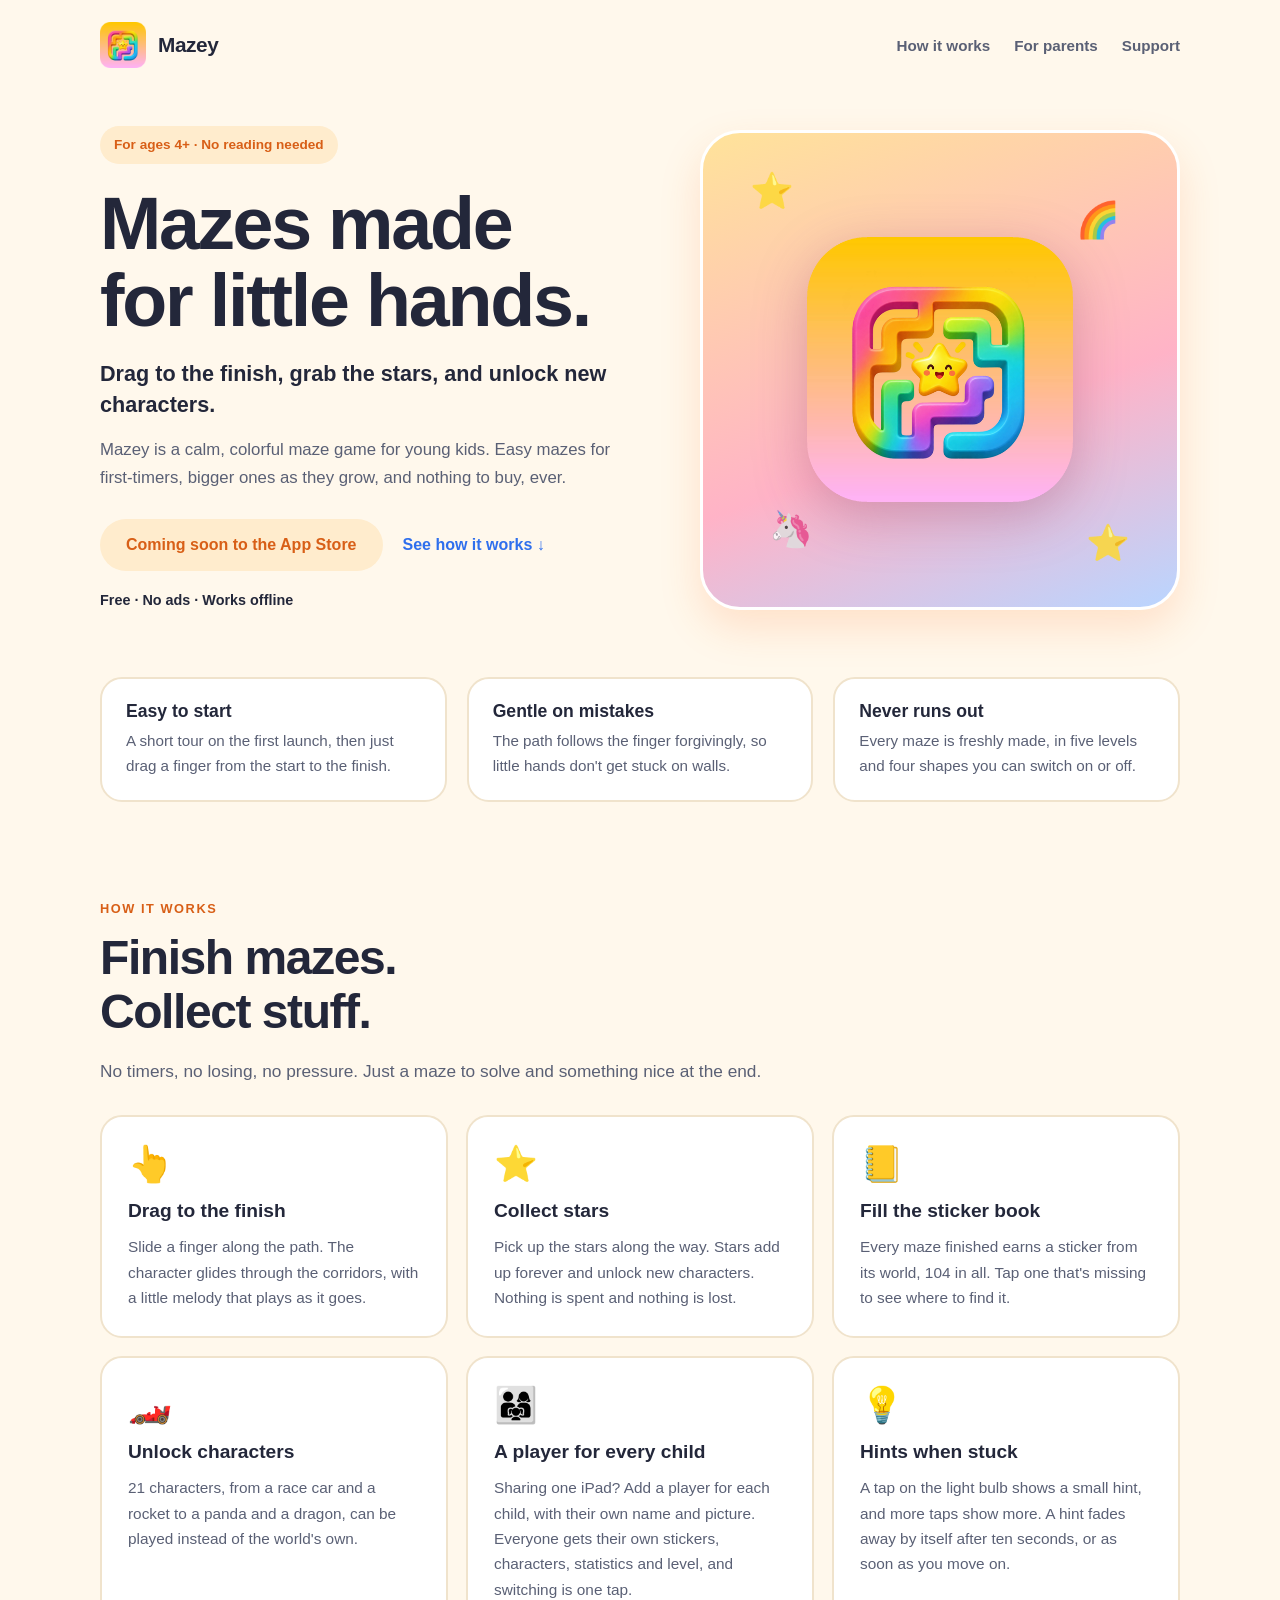
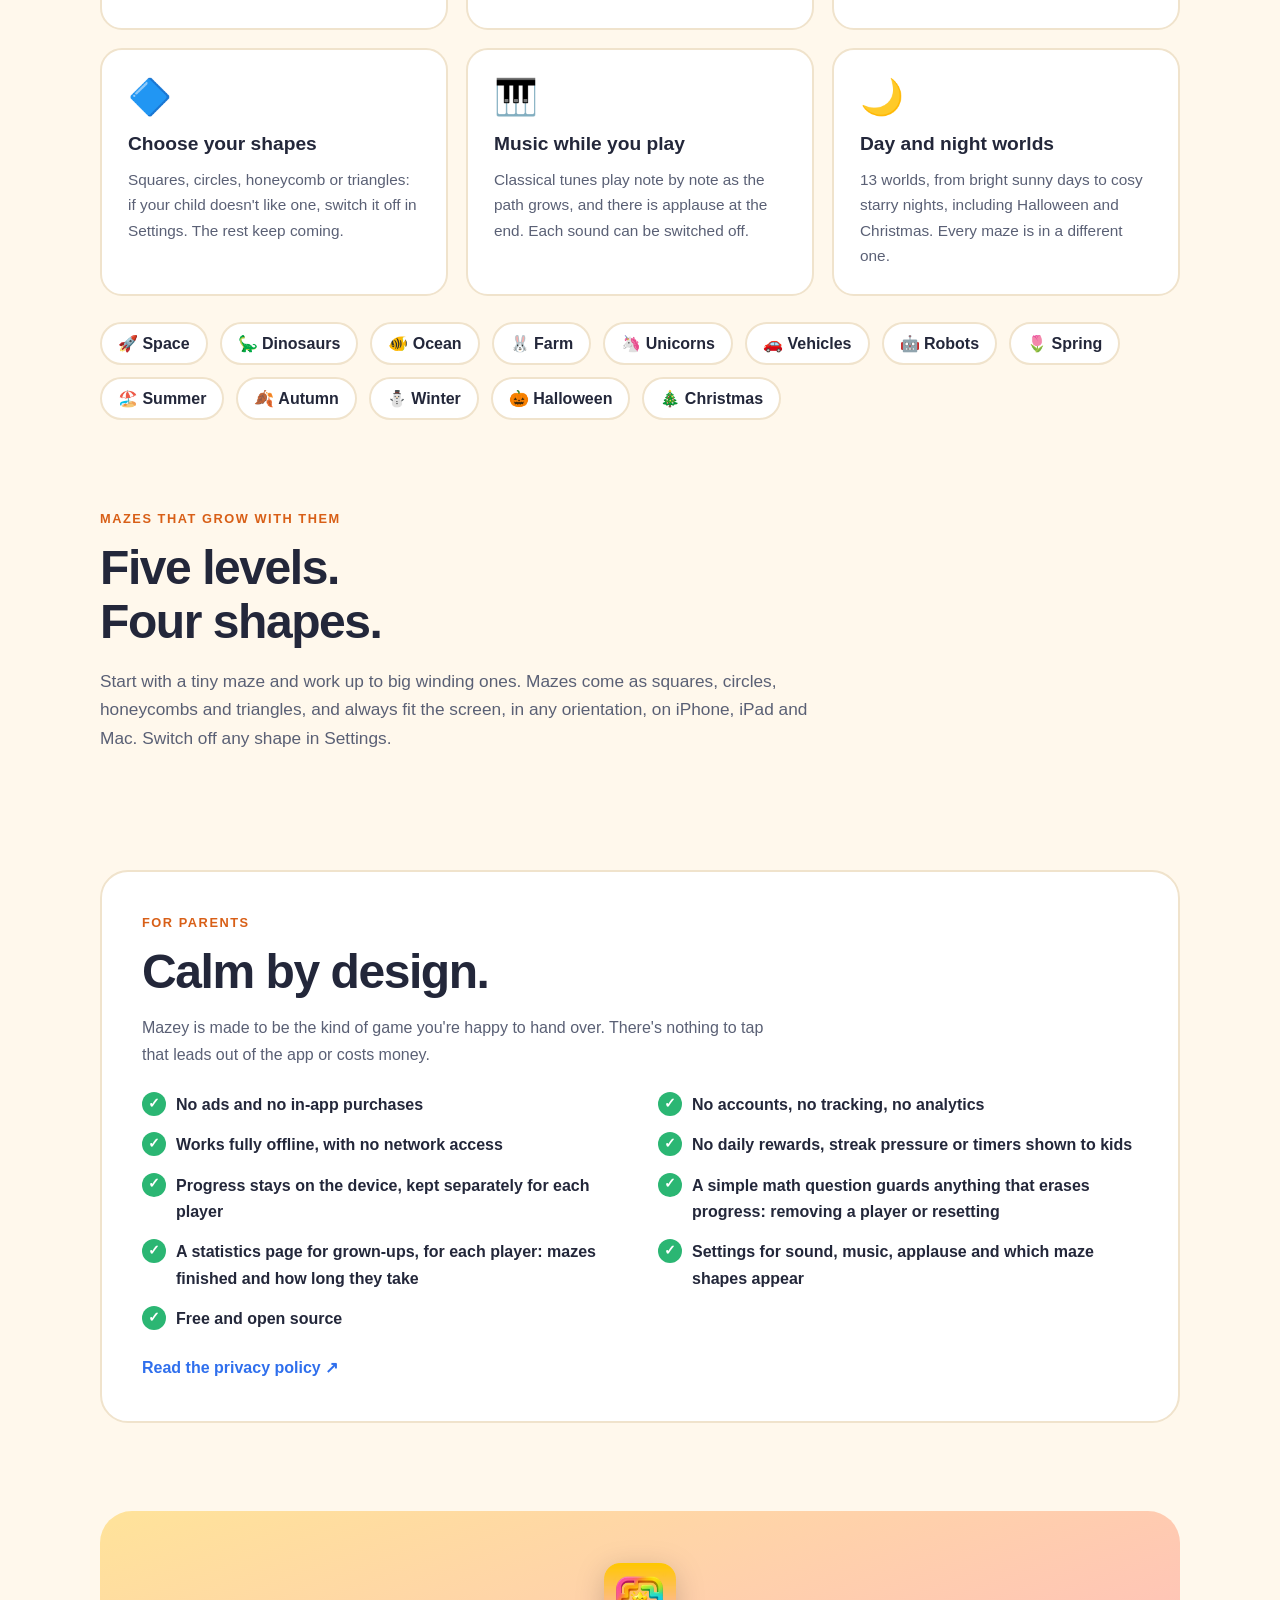
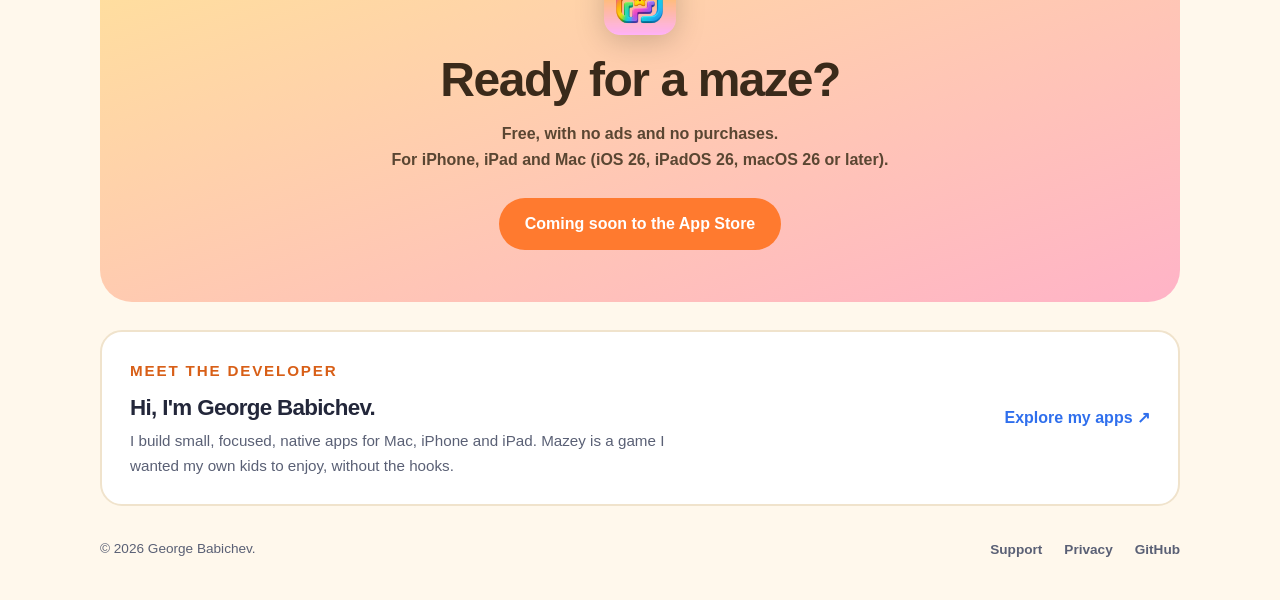
==== commit 783d1128: "Update the website: real icon, newer features and ages 4+ The pages use the app icon (rendered from " ====
--- a/docs/index.html
+++ b/docs/index.html
@@ -3,28 +3,28 @@
 <head>
   <meta charset="UTF-8">
   <meta name="viewport" content="width=device-width, initial-scale=1.0">
-  <title>Mazey – Maze Adventures</title>
-  <meta name="description" content="Mazey is a free, ad-free maze game for kids ages 4 to 7. Drag to the finish, collect stars, earn stickers, and unlock new characters. Works offline on iPhone, iPad, and Mac.">
+  <title>Mazey – A Maze Game for Kids</title>
+  <meta name="description" content="Mazey is a free, ad-free maze game for kids ages 4 and up. Drag to the finish, collect stars, earn stickers, and unlock new characters. Works offline on iPhone, iPad, and Mac.">
   <meta name="theme-color" content="#fff8ec">
-  <meta property="og:title" content="Mazey – Maze Adventures">
-  <meta property="og:description" content="A gentle, ad-free maze game for ages 4 to 7. No reading needed.">
+  <meta property="og:title" content="Mazey – A Maze Game for Kids">
+  <meta property="og:description" content="A gentle, ad-free maze game for ages 4 and up. No reading needed.">
   <meta property="og:type" content="website">
-  <link rel="icon" type="image/svg+xml" href="./icon.svg">
-  <link rel="apple-touch-icon" href="./icon.svg">
+  <link rel="icon" type="image/png" href="./icon.png">
+  <link rel="apple-touch-icon" href="./apple-touch-icon.png">
   <link rel="stylesheet" href="./styles.css">
 </head>
 <body>
   <a class="skip-link" href="#main">Skip to content</a>
   <div class="shell">
     <nav class="topbar" aria-label="Primary">
-      <a class="brand" href="index.html" aria-label="Mazey home"><img src="./icon.svg" alt="" width="46" height="46"><span>Mazey</span></a>
+      <a class="brand" href="index.html" aria-label="Mazey home"><img src="./icon.png" alt="" width="46" height="46"><span>Mazey</span></a>
       <div class="nav-links"><a href="#play">How it works</a><a href="#parents">For parents</a><a href="Support.html">Support</a></div>
     </nav>
 
     <main id="main">
       <header class="hero">
         <div>
-          <p class="tag">For ages 4–7 · No reading needed</p>
+          <p class="tag">For ages 4+ · No reading needed</p>
           <h1>Mazes made<br>for little hands.</h1>
           <p class="lede">Drag to the finish, grab the stars, and unlock new characters.</p>
           <p class="summary">Mazey is a calm, colorful maze game for young kids. Easy mazes for first-timers, bigger ones as they grow, and nothing to buy, ever.</p>
@@ -36,14 +36,14 @@
         </div>
         <div class="hero-art" aria-hidden="true">
           <span class="sprinkle s1">⭐</span><span class="sprinkle s2">🌈</span><span class="sprinkle s3">🦄</span><span class="sprinkle s4">⭐</span>
-          <div class="row"><span>🚀</span><span class="arrow">➜</span><span>🪐</span></div>
+          <img class="hero-icon" src="./icon.png" alt="" width="256" height="256">
         </div>
       </header>
 
       <section class="band" aria-label="Highlights">
         <div><strong>Easy to start</strong><p>A short tour on the first launch, then just drag a finger from the start to the finish.</p></div>
         <div><strong>Gentle on mistakes</strong><p>The path follows the finger forgivingly, so little hands don't get stuck on walls.</p></div>
-        <div><strong>Never runs out</strong><p>Every maze is freshly made, in five levels and four shapes.</p></div>
+        <div><strong>Never runs out</strong><p>Every maze is freshly made, in five levels and four shapes you can switch on or off.</p></div>
       </section>
 
       <section class="section" id="play" aria-labelledby="play-title">
@@ -53,18 +53,19 @@
           <article class="card"><span class="emoji" aria-hidden="true">⭐</span><h3>Collect stars</h3><p>Pick up the stars along the way. Stars add up forever and unlock new characters. Nothing is spent and nothing is lost.</p></article>
           <article class="card"><span class="emoji" aria-hidden="true">📒</span><h3>Fill the sticker book</h3><p>Every maze finished earns a sticker from its world, 104 in all. Tap one that's missing to see where to find it.</p></article>
           <article class="card"><span class="emoji" aria-hidden="true">🏎️</span><h3>Unlock characters</h3><p>21 characters, from a race car and a rocket to a panda and a dragon, can be played instead of the world's own.</p></article>
-          <article class="card"><span class="emoji" aria-hidden="true">👨‍👩‍👧</span><h3>A player for every child</h3><p>Sharing one iPad? Add a player for each child. Everyone gets their own stickers, characters and progress, and switching is one tap.</p></article>
-          <article class="card"><span class="emoji" aria-hidden="true">💡</span><h3>Hints when stuck</h3><p>A tap on the light bulb shows a small hint, and more taps show more. It fades away by itself.</p></article>
+          <article class="card"><span class="emoji" aria-hidden="true">👨‍👩‍👧</span><h3>A player for every child</h3><p>Sharing one iPad? Add a player for each child, with their own name and picture. Everyone gets their own stickers, characters, statistics and level, and switching is one tap.</p></article>
+          <article class="card"><span class="emoji" aria-hidden="true">💡</span><h3>Hints when stuck</h3><p>A tap on the light bulb shows a small hint, and more taps show more. A hint fades away by itself after ten seconds, or as soon as you move on.</p></article>
+          <article class="card"><span class="emoji" aria-hidden="true">🔷</span><h3>Choose your shapes</h3><p>Squares, circles, honeycomb or triangles: if your child doesn't like one, switch it off in Settings. The rest keep coming.</p></article>
           <article class="card"><span class="emoji" aria-hidden="true">🎹</span><h3>Music while you play</h3><p>Classical tunes play note by note as the path grows, and there is applause at the end. Each sound can be switched off.</p></article>
+          <article class="card"><span class="emoji" aria-hidden="true">🌙</span><h3>Day and night worlds</h3><p>13 worlds, from bright sunny days to cosy starry nights, including Halloween and Christmas. Every maze is in a different one.</p></article>
         </div>
-        <p style="margin-top:22px">13 worlds, from bright sunny days to cosy night skies, including Halloween and Christmas.</p>
         <div class="worlds" aria-label="Worlds">
           <span>🚀 Space</span><span>🦕 Dinosaurs</span><span>🐠 Ocean</span><span>🐰 Farm</span><span>🦄 Unicorns</span><span>🚗 Vehicles</span><span>🤖 Robots</span><span>🌷 Spring</span><span>🏖️ Summer</span><span>🍂 Autumn</span><span>⛄ Winter</span><span>🎃 Halloween</span><span>🎄 Christmas</span>
         </div>
       </section>
 
       <section class="section" aria-labelledby="mazes-title">
-        <div class="heading"><p class="eyebrow">Mazes that grow with them</p><h2 id="mazes-title">Five levels.<br>Four shapes.</h2><p>Start with a tiny maze and work up to big winding ones. Mazes come as squares, circles, hexagons and triangles, and always fit the screen, in any orientation, on iPhone, iPad and Mac.</p></div>
+        <div class="heading"><p class="eyebrow">Mazes that grow with them</p><h2 id="mazes-title">Five levels.<br>Four shapes.</h2><p>Start with a tiny maze and work up to big winding ones. Mazes come as squares, circles, honeycombs and triangles, and always fit the screen, in any orientation, on iPhone, iPad and Mac. Switch off any shape in Settings.</p></div>
       </section>
 
       <!--
@@ -91,8 +92,9 @@
             <li>Works fully offline, with no network access</li>
             <li>No daily rewards, streak pressure or timers shown to kids</li>
             <li>Progress stays on the device, kept separately for each player</li>
-            <li>A simple math question guards the reset button</li>
-            <li>A statistics page for grown-ups: mazes finished and how long they take</li>
+            <li>A simple math question guards anything that erases progress: removing a player or resetting</li>
+            <li>A statistics page for grown-ups, for each player: mazes finished and how long they take</li>
+            <li>Settings for sound, music, applause and which maze shapes appear</li>
             <li>Free and open source</li>
           </ul>
           <p style="margin-top:22px"><a class="text-link" href="PrivacyPolicy.html">Read the privacy policy ↗</a></p>
@@ -100,7 +102,7 @@
       </section>
 
       <section class="download" aria-label="Get Mazey">
-        <img src="./icon.svg" width="72" height="72" alt="">
+        <img src="./icon.png" width="72" height="72" alt="">
         <h2>Ready for a maze?</h2>
         <p>Free, with no ads and no purchases.<br>For iPhone, iPad and Mac (iOS 26, iPadOS 26, macOS 26 or later).</p>
         <span class="button button-primary" style="box-shadow:none">Coming soon to the App Store</span>
--- a/docs/styles.css
+++ b/docs/styles.css
@@ -33,7 +33,7 @@
 
 .topbar { display: flex; justify-content: space-between; align-items: center; gap: 24px; padding: 22px 0; }
 .brand { display: inline-flex; gap: 12px; align-items: center; font-size: 1.3rem; font-weight: 800; letter-spacing: -.02em; }
-.brand img { width: 46px; height: 46px; border-radius: 12px; }
+.brand img { width: 46px; height: 46px; }
 .nav-links { display: flex; flex-wrap: wrap; gap: 8px 24px; font-weight: 700; font-size: .95rem; color: var(--muted); }
 
 .hero { display: grid; grid-template-columns: 1.15fr 1fr; align-items: center; gap: 48px; padding: 36px 0 56px; }
@@ -50,6 +50,7 @@
 
 .hero-art { position: relative; display: grid; place-items: center; aspect-ratio: 1; border-radius: 40px; background: linear-gradient(160deg, #ffe39a, #ffb3c7 60%, #b9d5ff); border: 3px solid #fff; box-shadow: 0 18px 40px rgba(255, 122, 47, .18); overflow: hidden; }
 .hero-art .row { display: flex; align-items: center; gap: 22px; font-size: clamp(3.2rem, 9vw, 5.6rem); }
+.hero-art .hero-icon { width: 56%; height: auto; filter: drop-shadow(0 14px 26px rgba(120, 40, 80, .28)); }
 .hero-art .arrow { font-size: 2.6rem; color: var(--blue); font-weight: 900; }
 .hero-art .sprinkle { position: absolute; font-size: 2.2rem; opacity: .85; }
 .s1 { top: 8%; left: 10%; } .s2 { top: 14%; right: 12%; } .s3 { bottom: 12%; left: 14%; } .s4 { bottom: 9%; right: 10%; }
@@ -81,7 +82,7 @@
 .parents li::before { content: "✓"; position: absolute; left: 0; top: 0; width: 24px; height: 24px; border-radius: 50%; background: var(--green); color: #fff; font-size: .85rem; font-weight: 900; display: grid; place-items: center; }
 
 .download { margin-top: 88px; padding: 52px 24px; border-radius: 32px; text-align: center; background: linear-gradient(160deg, #ffe39a, #ffb3c7); }
-.download img { margin: 0 auto 18px; border-radius: 20px; }
+.download img { margin: 0 auto 18px; filter: drop-shadow(0 6px 14px rgba(0, 0, 0, .18)); }
 .download h2 { color: #3a2a1a; }
 .download p { margin: 14px 0 24px; color: #5a4632; font-weight: 600; }
 
